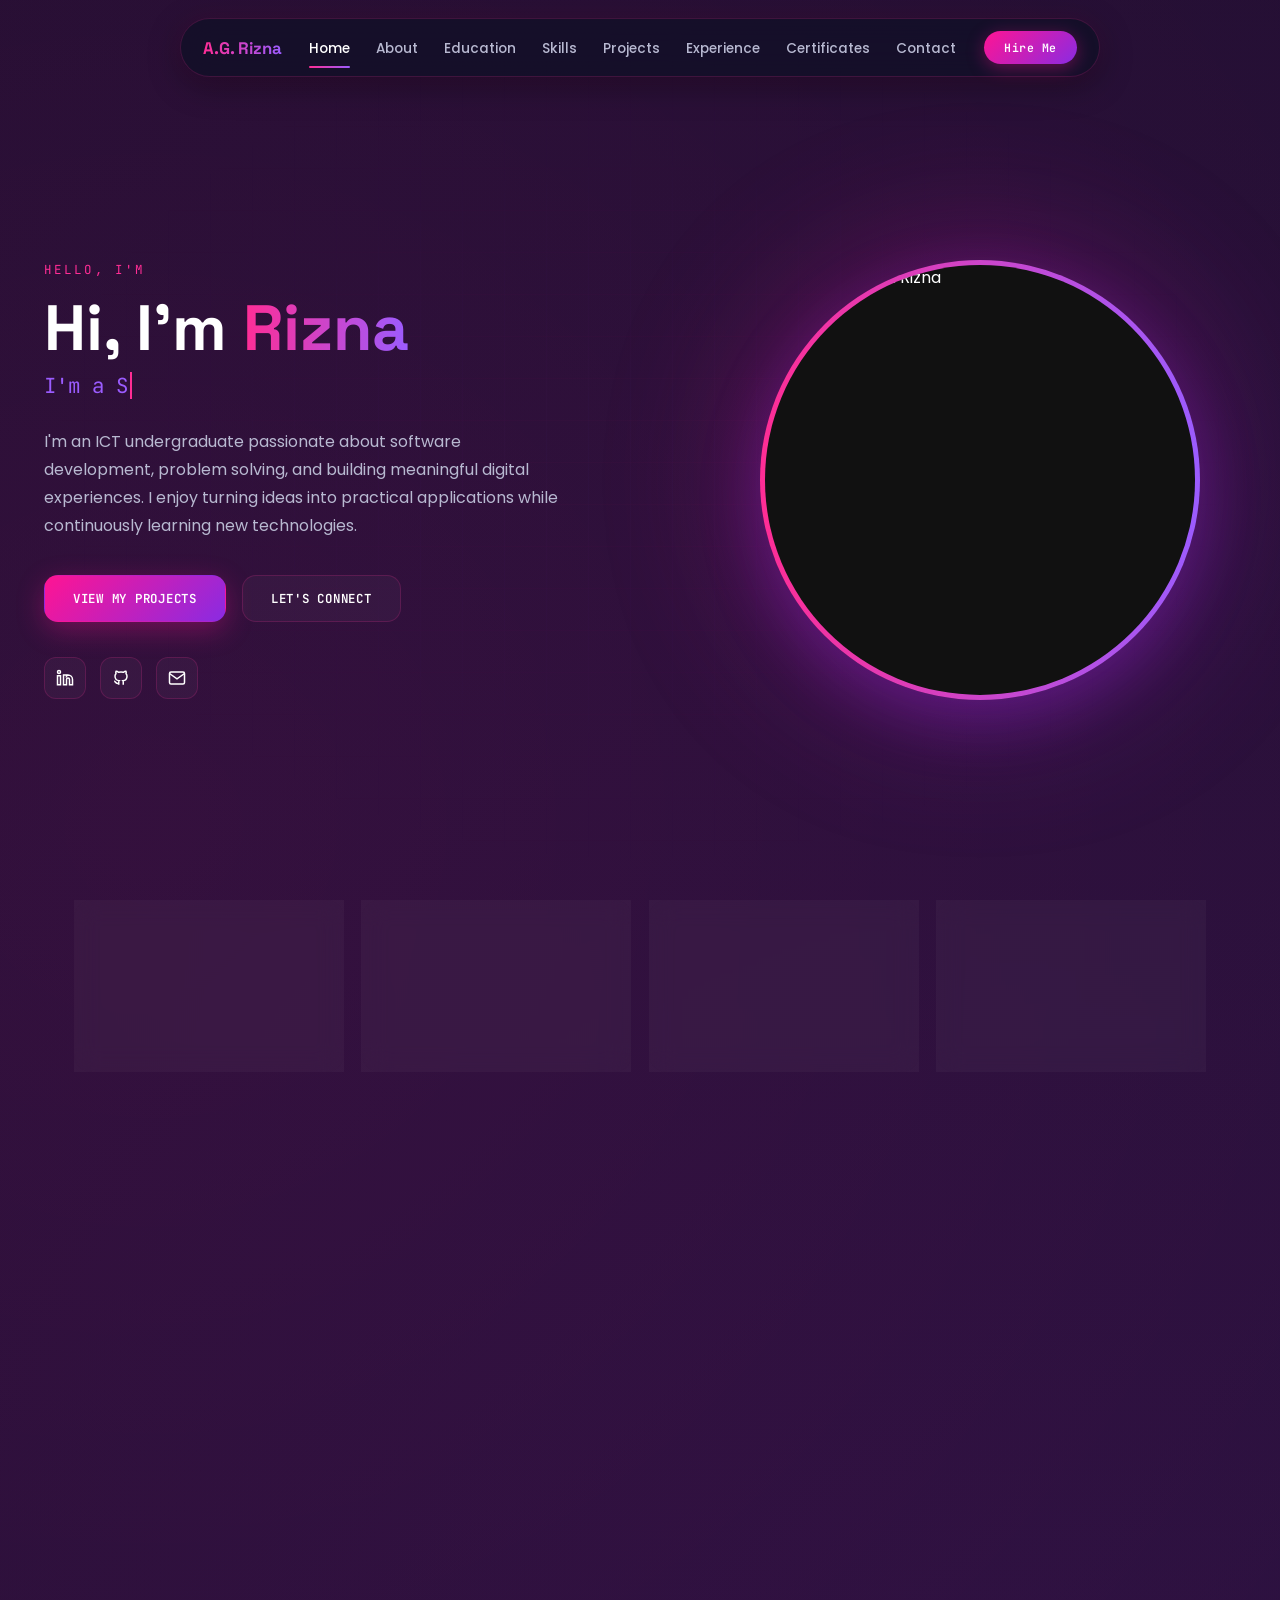
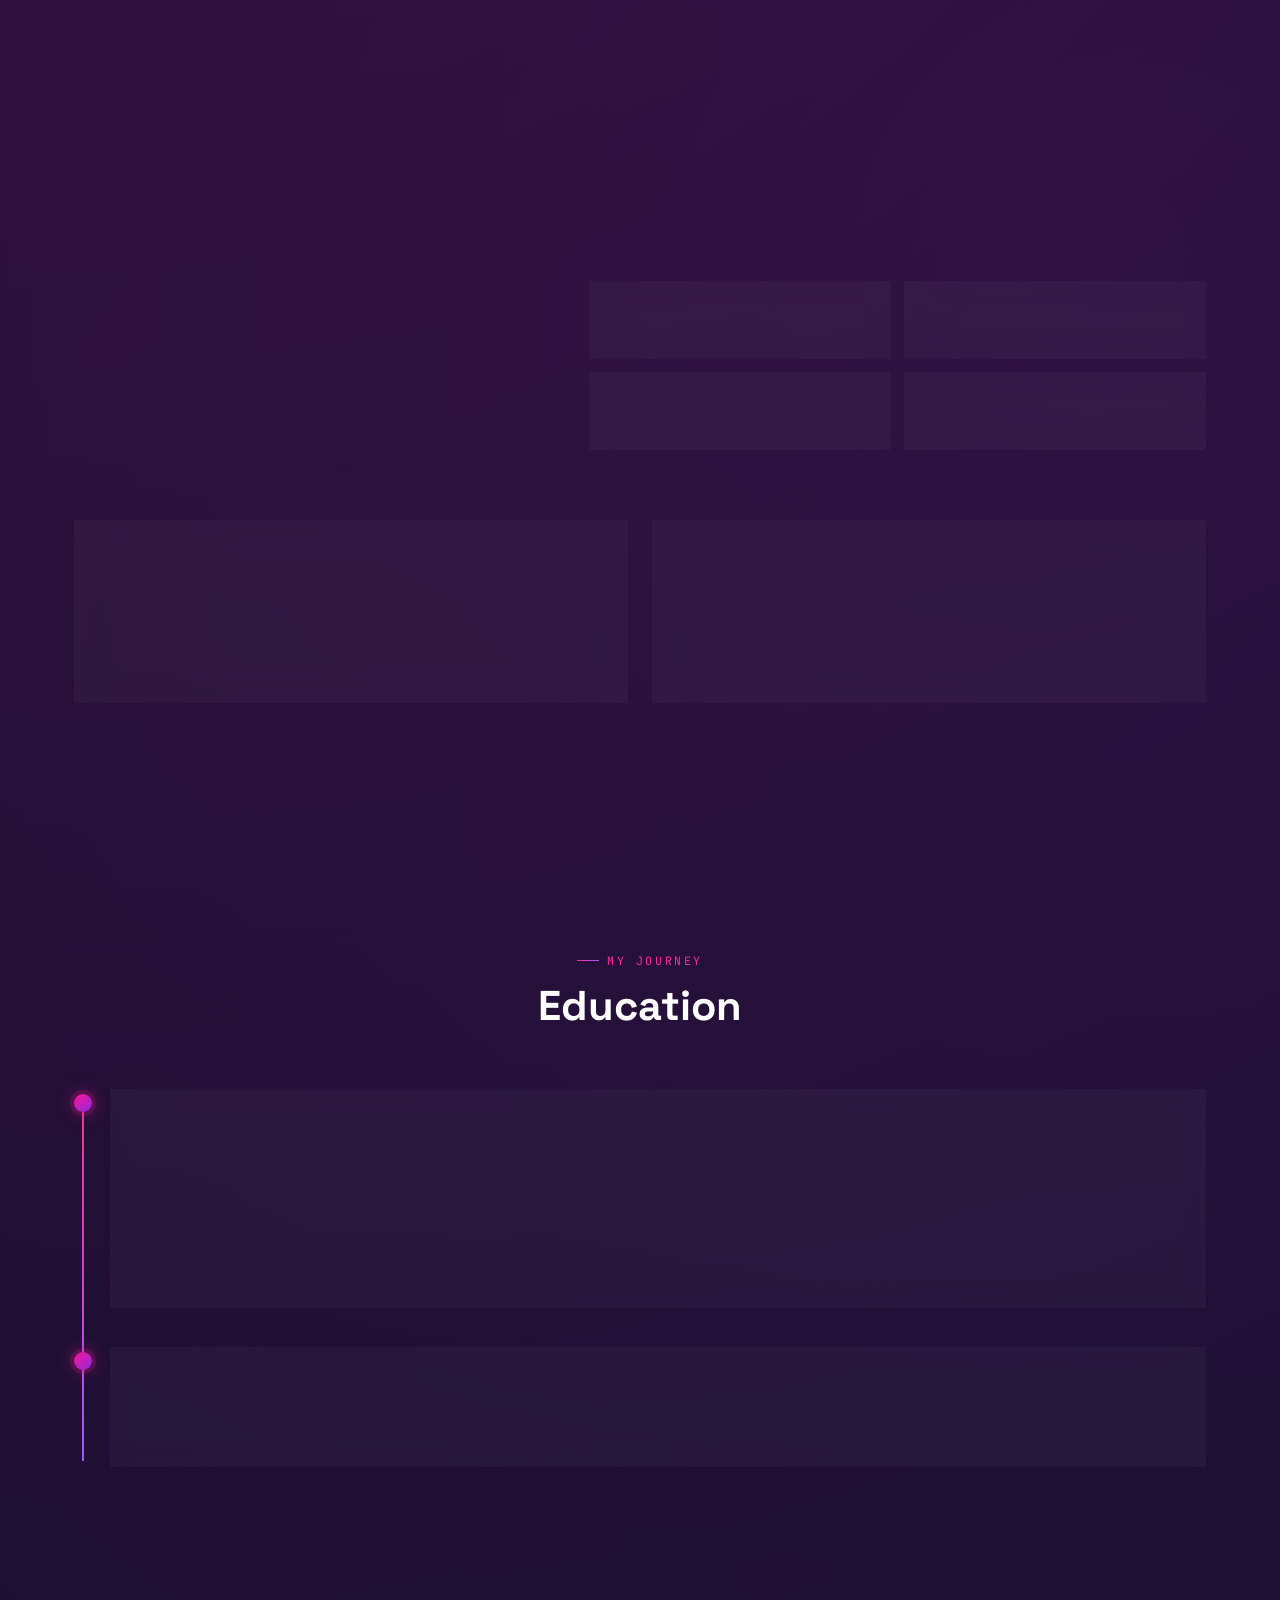
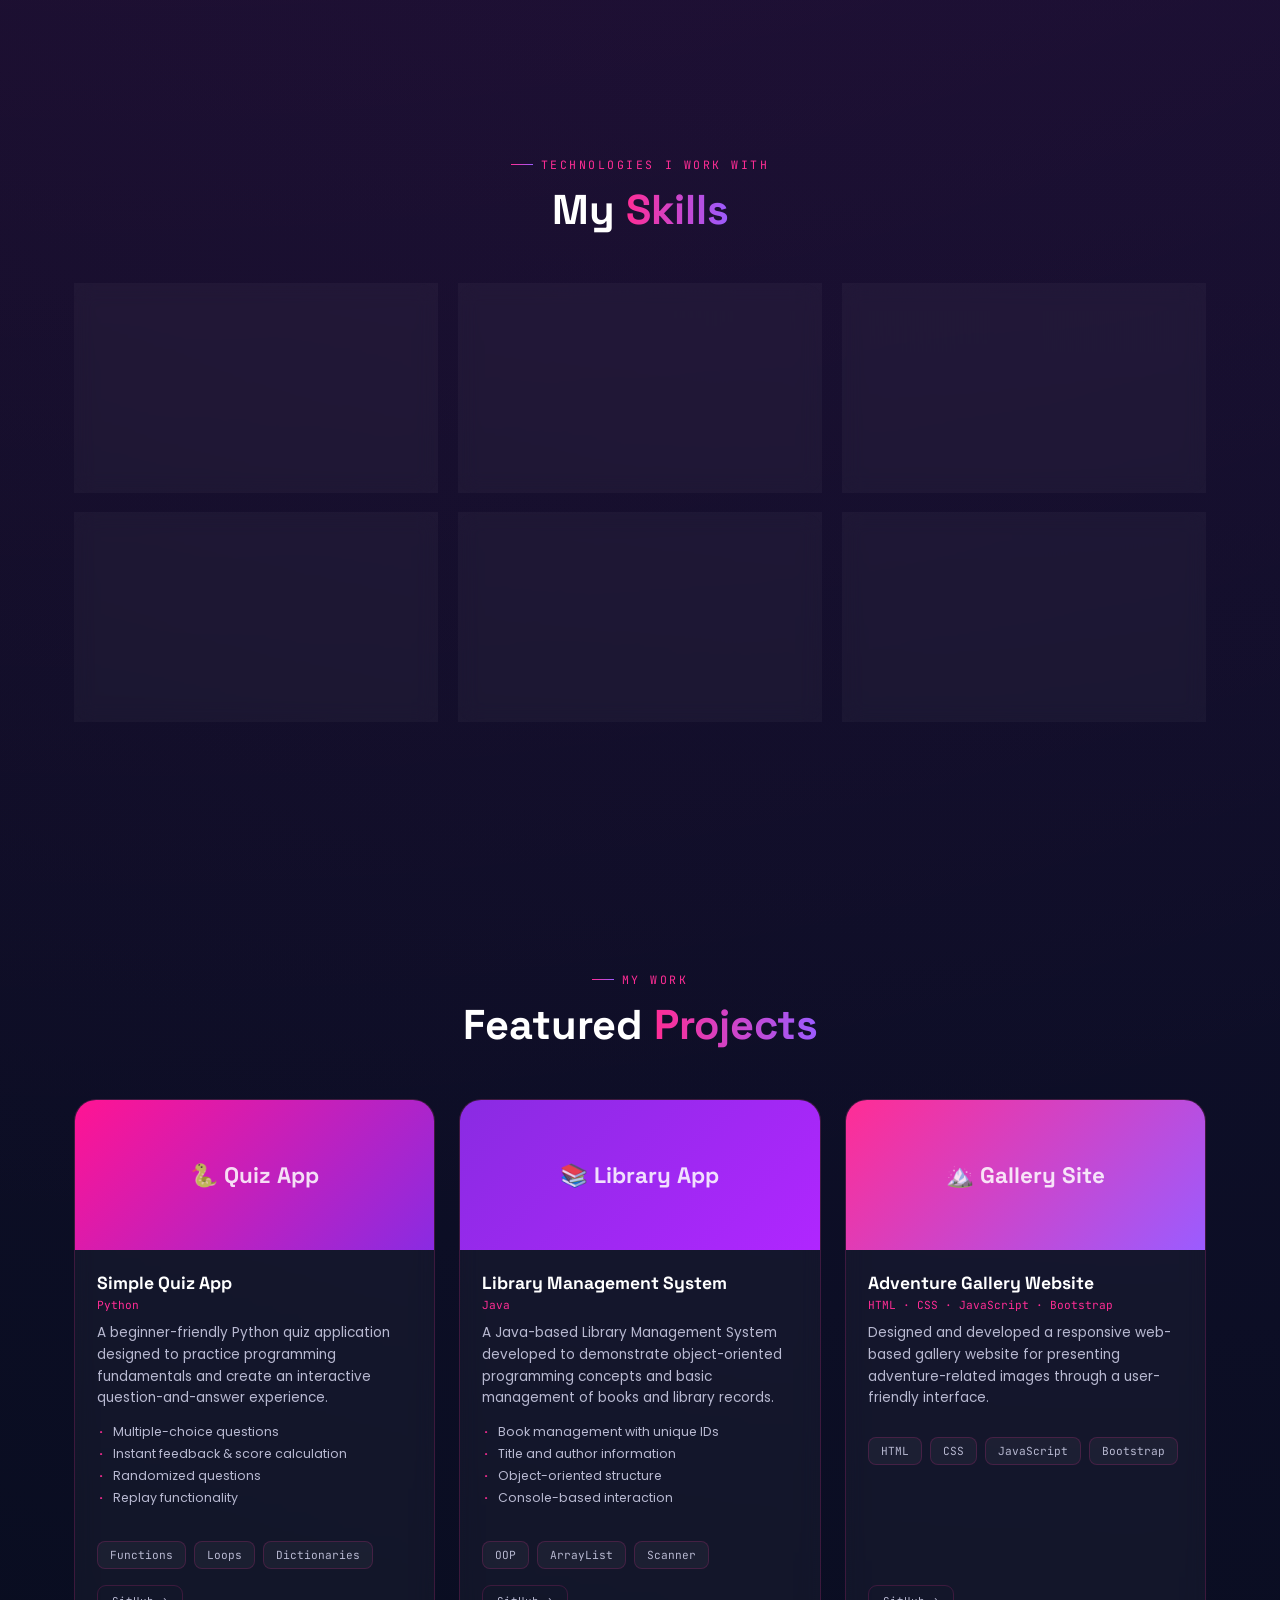
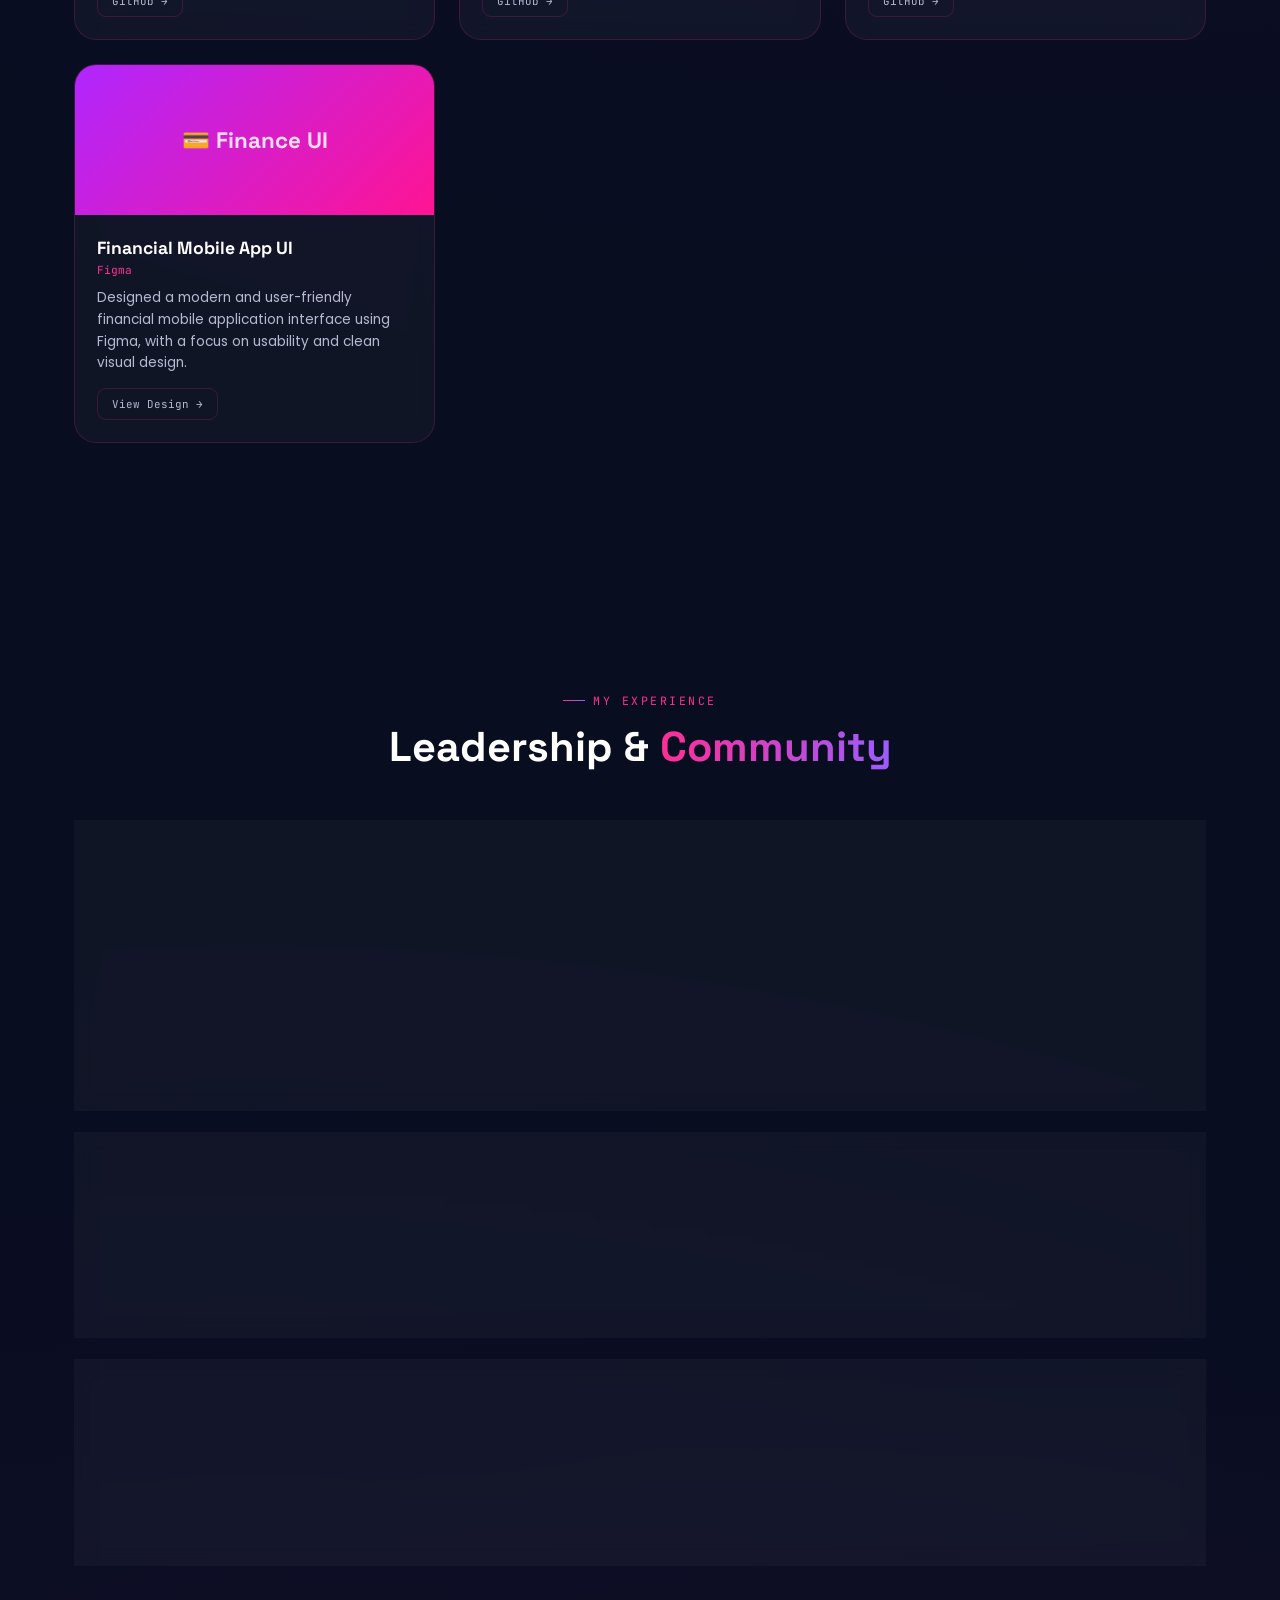
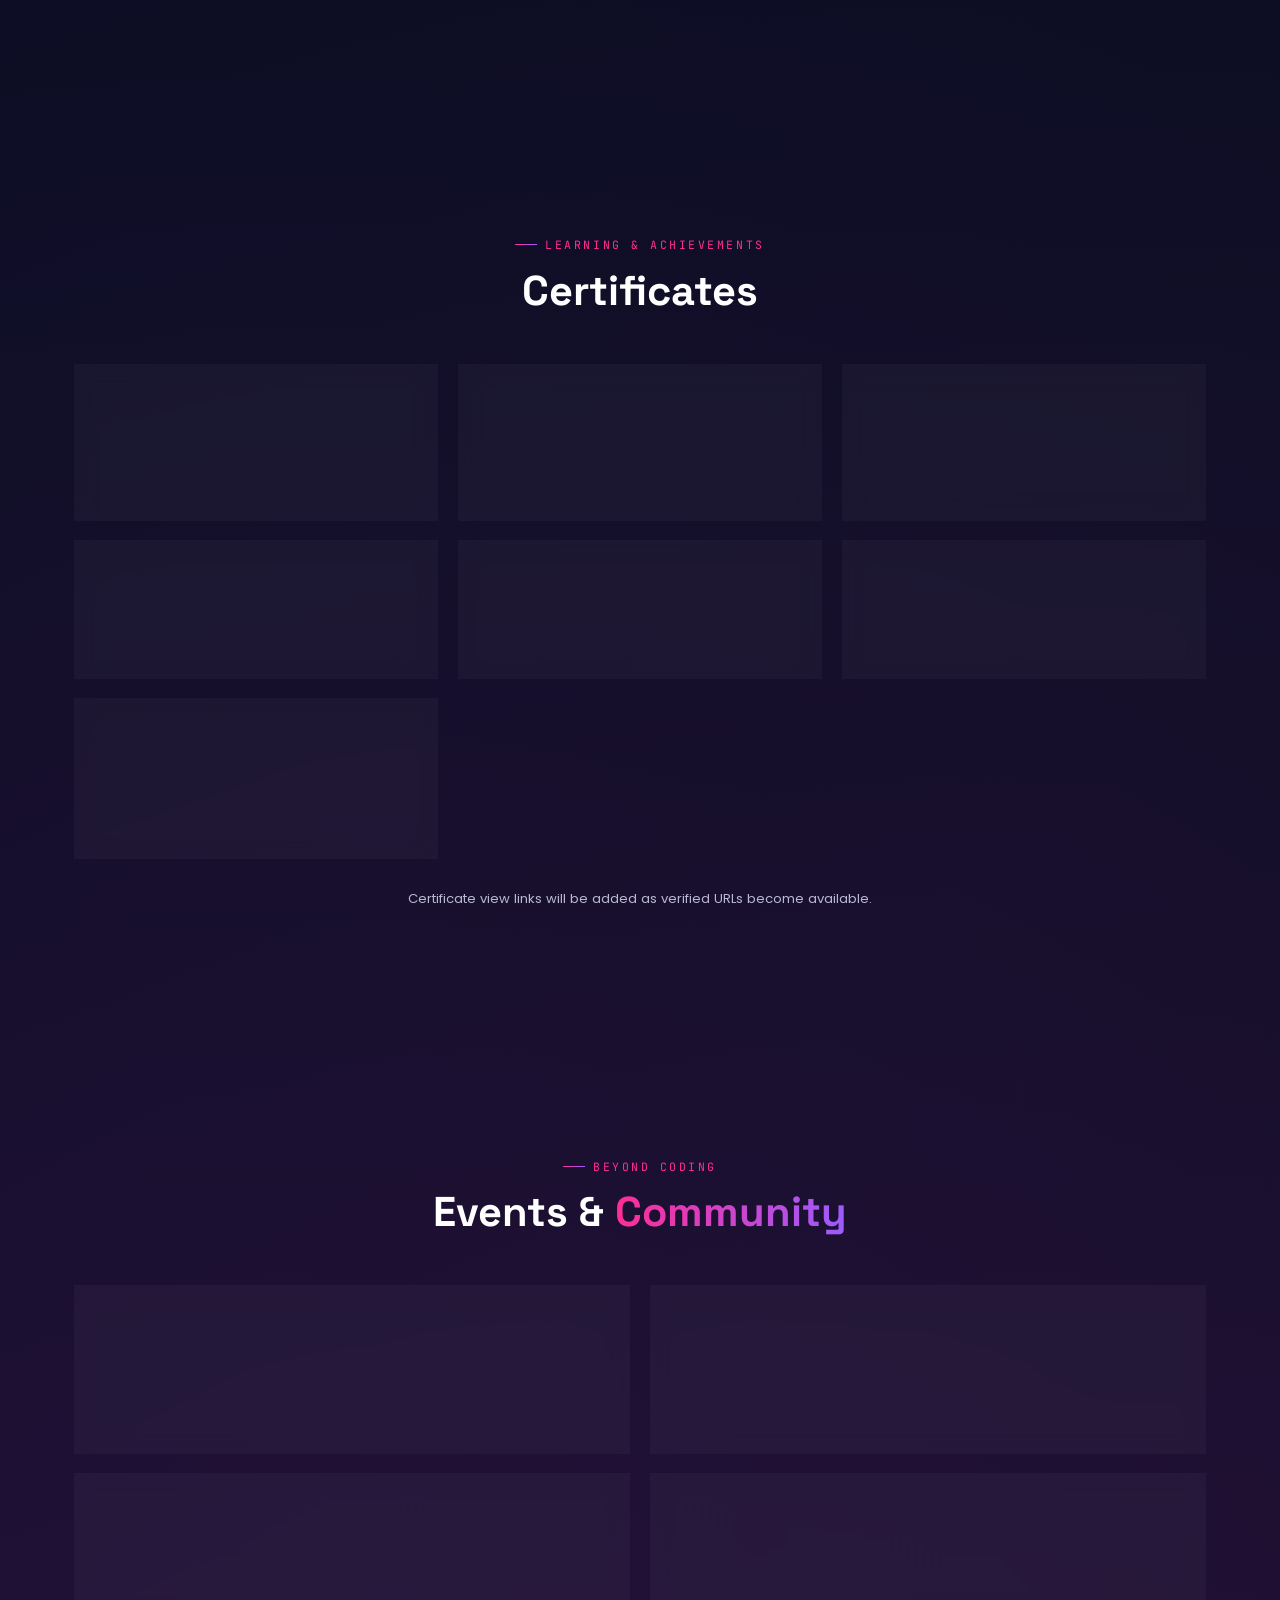
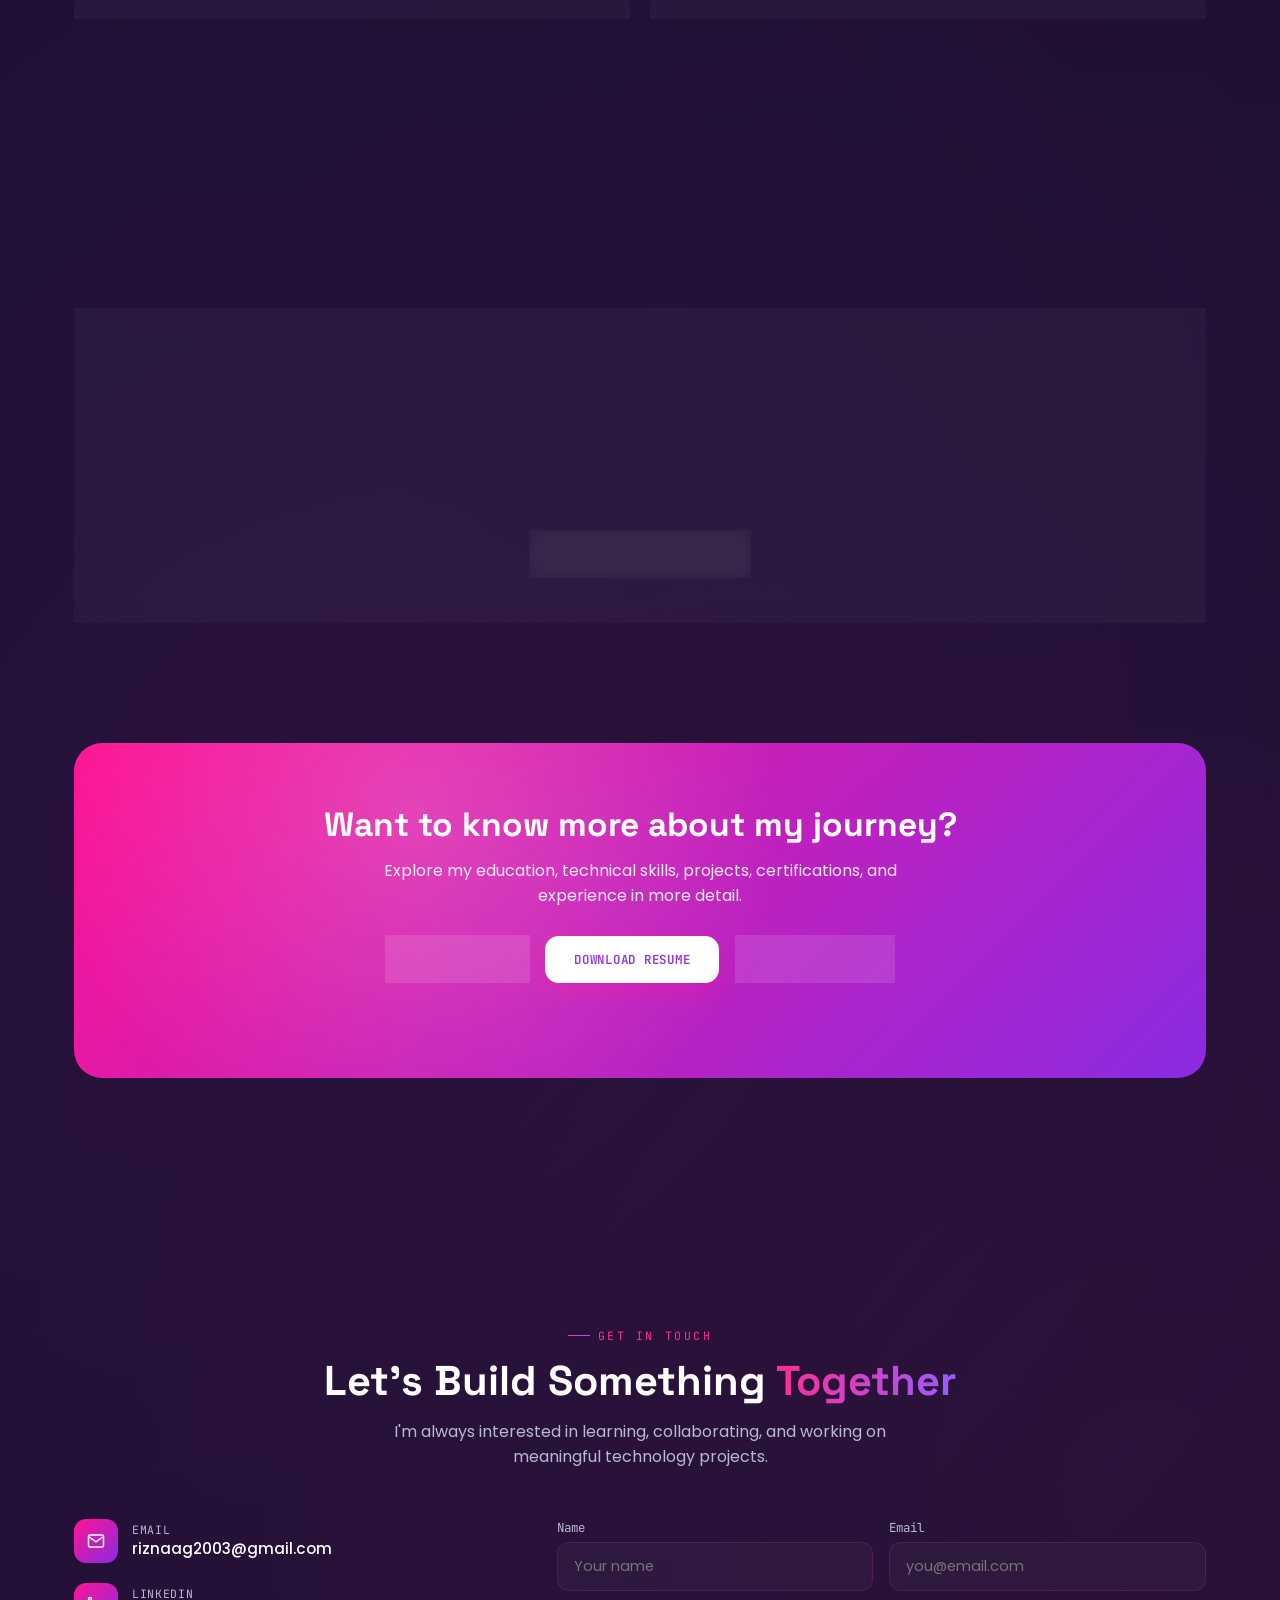
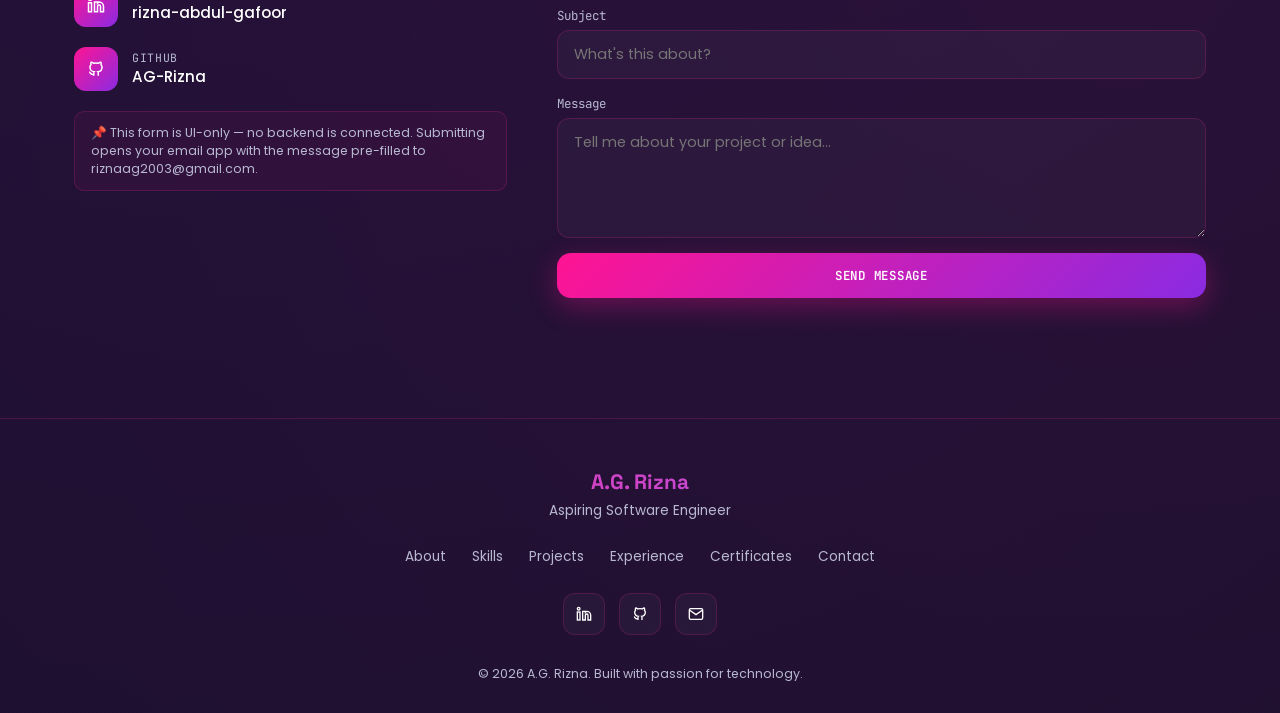
==== portfolio/index.html @ b56a1dab "Add files via upload" ====
<!DOCTYPE html>
<html lang="en">
<head>
<meta charset="UTF-8" />
<meta name="viewport" content="width=device-width, initial-scale=1.0" />
<title>A.G. Rizna | Aspiring Software Engineer</title>
<meta name="description" content="Portfolio of A.G. Rizna, an ICT undergraduate and aspiring software engineer from the University of Vavuniya, showcasing software projects, technical skills, UI/UX designs, certifications, and technology community experience." />
<meta property="og:title" content="A.G. Rizna | Aspiring Software Engineer" />
<meta property="og:description" content="ICT undergraduate & aspiring software engineer — projects, skills, UI/UX work and certifications." />
<meta property="og:type" content="website" />
<link rel="preconnect" href="https://fonts.googleapis.com">
<link rel="preconnect" href="https://fonts.gstatic.com" crossorigin>
<link href="https://fonts.googleapis.com/css2?family=Space+Grotesk:wght@400;500;600;700&family=Poppins:wght@300;400;500;600;700;800&family=JetBrains+Mono:wght@400;500;600&display=swap" rel="stylesheet">
<style>
:root{
  --bg:#080D1F;
  --bg-2:#0B1024;
  --pink:#FF1493;
  --pink-2:#FF2D95;
  --purple:#8A2BE2;
  --purple-2:#9B5CFF;
  --purple-3:#B026FF;
  --text:#FFFFFF;
  --text-soft:#B8B9D1;
  --card:rgba(255,255,255,0.035);
  --card-border:rgba(255,45,149,0.18);
  --grad: linear-gradient(135deg,var(--pink) 0%,var(--purple) 100%);
  --grad-2: linear-gradient(90deg,var(--pink-2) 0%,var(--purple-2) 100%);
  --radius:20px;
}
*{margin:0;padding:0;box-sizing:border-box;}
html{scroll-behavior:smooth;}
body{
  background:
    radial-gradient(circle at 12% 8%, rgba(255,20,147,0.14), transparent 38%),
    radial-gradient(circle at 88% 18%, rgba(138,43,226,0.14), transparent 40%),
    radial-gradient(circle at 20% 85%, rgba(176,38,255,0.10), transparent 35%),
    radial-gradient(circle at 90% 92%, rgba(255,45,149,0.10), transparent 35%),
    var(--bg);
  color:var(--text);
  font-family:'Poppins',sans-serif;
  overflow-x:hidden;
  position:relative;
  min-height:100vh;
}
img{max-width:100%;display:block;}
a{color:inherit;text-decoration:none;}
::selection{background:var(--pink);color:#fff;}

.eyebrow{
  font-family:'JetBrains Mono',monospace;
  font-size:.72rem;
  letter-spacing:.22em;
  text-transform:uppercase;
  color:var(--pink-2);
  display:inline-flex;
  align-items:center;
  gap:.5rem;
  margin-bottom:.9rem;
}
.eyebrow::before{
  content:"";
  width:22px;height:1px;
  background:var(--grad-2);
}
.heading-xl{
  font-family:'Space Grotesk',sans-serif;
  font-weight:700;
  font-size:clamp(2.1rem,5vw,3.4rem);
  line-height:1.08;
  letter-spacing:-0.01em;
}
.heading-lg{
  font-family:'Space Grotesk',sans-serif;
  font-weight:700;
  font-size:clamp(1.8rem,4vw,2.6rem);
  line-height:1.15;
}
.gradient-text{
  background:var(--grad-2);
  -webkit-background-clip:text;
  background-clip:text;
  color:transparent;
}
.section{
  max-width:1180px;
  margin:0 auto;
  padding:120px 24px;
  position:relative;
  z-index:2;
}
.center{text-align:center;}
.text-soft{color:var(--text-soft);}

/* ===== background code pattern ===== */
.grid-bg{
  position:fixed; inset:0; z-index:0; opacity:.05; pointer-events:none;
  background-image:
    linear-gradient(rgba(255,45,149,.5) 1px, transparent 1px),
    linear-gradient(90deg, rgba(155,92,255,.5) 1px, transparent 1px);
  background-size:42px 42px;
  mask-image:radial-gradient(ellipse at center, black 0%, transparent 75%);
}

/* ===== sakura petals ===== */
.petals{position:fixed; inset:0; pointer-events:none; z-index:1; overflow:hidden;}
.petal{
  position:absolute; top:-5%;
  width:14px;height:14px;
  background:linear-gradient(135deg,#ffd1e8,var(--pink-2));
  border-radius:0 60% 0 60%;
  opacity:.55;
  animation:fall linear infinite;
  filter:drop-shadow(0 0 6px rgba(255,45,149,.35));
}
@keyframes fall{
  0%{transform:translateY(-10vh) translateX(0) rotate(0deg);}
  100%{transform:translateY(110vh) translateX(40px) rotate(360deg);}
}
@media (prefers-reduced-motion: reduce){
  .petal{animation:none; display:none;}
  *{scroll-behavior:auto !important;}
}

/* ===== navbar ===== */
.navwrap{
  position:fixed; top:18px; left:50%; transform:translateX(-50%);
  z-index:100; width:min(920px,92%);
}
.navbar{
  display:flex; align-items:center; justify-content:space-between;
  padding:12px 22px;
  background:rgba(11,16,36,0.65);
  backdrop-filter:blur(18px);
  -webkit-backdrop-filter:blur(18px);
  border:1px solid var(--card-border);
  border-radius:999px;
  box-shadow:0 8px 32px rgba(0,0,0,.35), 0 0 24px rgba(255,20,147,.08);
}
.logo{
  font-family:'Space Grotesk',sans-serif;
  font-weight:700; font-size:1.05rem;
  background:var(--grad-2); -webkit-background-clip:text; background-clip:text; color:transparent;
}
.nav-links{display:flex; gap:26px; list-style:none;}
.nav-links a{
  font-size:.85rem; font-weight:500; color:var(--text-soft);
  transition:color .25s ease; position:relative; padding:4px 0;
}
.nav-links a:hover, .nav-links a.active{color:#fff;}
.nav-links a.active::after{
  content:""; position:absolute; left:0; right:0; bottom:-6px; height:2px;
  background:var(--grad-2); border-radius:2px;
}
.nav-cta{
  font-family:'JetBrains Mono',monospace; font-size:.72rem; letter-spacing:.05em;
  padding:9px 20px; border-radius:999px; background:var(--grad); color:#fff; font-weight:600;
  box-shadow:0 4px 18px rgba(255,20,147,.35);
  transition:transform .25s ease, box-shadow .25s ease;
}
.nav-cta:hover{transform:translateY(-2px); box-shadow:0 8px 24px rgba(255,20,147,.5);}
.burger{display:none; background:none; border:0; color:#fff; font-size:1.3rem; cursor:pointer;}
.mobile-menu{
  display:none; position:fixed; top:82px; left:50%; transform:translateX(-50%);
  width:min(320px,90%); background:rgba(11,16,36,0.96); border:1px solid var(--card-border);
  border-radius:20px; padding:18px; z-index:99; backdrop-filter:blur(20px);
  flex-direction:column; gap:4px;
}
.mobile-menu.open{display:flex;}
.mobile-menu a{padding:12px 10px; border-radius:10px; font-size:.95rem; color:var(--text-soft);}
.mobile-menu a:hover{background:rgba(255,255,255,.04); color:#fff;}

@media (max-width:860px){
  .nav-links, .nav-cta{display:none;}
  .burger{display:block;}
}

/* ===== buttons ===== */
.btn{
  display:inline-flex; align-items:center; gap:.55rem;
  font-family:'JetBrains Mono',monospace; font-size:.78rem; letter-spacing:.06em; font-weight:600;
  padding:14px 28px; border-radius:14px; cursor:pointer; border:1px solid transparent;
  transition:transform .25s ease, box-shadow .25s ease, background .25s ease;
}
.btn-primary{background:var(--grad); color:#fff; box-shadow:0 8px 28px rgba(255,20,147,.32);}
.btn-primary:hover{transform:translateY(-3px); box-shadow:0 14px 34px rgba(176,38,255,.4);}
.btn-ghost{
  background:rgba(255,255,255,.03); color:#fff; border:1px solid var(--card-border);
  backdrop-filter:blur(10px);
}
.btn-ghost:hover{border-color:var(--pink-2); background:rgba(255,45,149,.06); transform:translateY(-3px);}
.btn-sm{padding:10px 18px; font-size:.7rem;}

/* ===== hero ===== */
.hero{
  min-height:100vh; display:flex; align-items:center; position:relative; z-index:2;
  padding:150px 24px 90px; max-width:1240px; margin:0 auto;
}
.hero-grid{display:grid; grid-template-columns:1.1fr .9fr; gap:56px; align-items:center; width:100%;}
.hero-label{font-family:'JetBrains Mono',monospace; font-size:.78rem; letter-spacing:.25em; color:var(--pink-2); text-transform:uppercase; margin-bottom:1rem; opacity:0; animation:fadeUp .8s ease forwards .1s;}
.hero h1{font-family:'Space Grotesk',sans-serif; font-weight:700; font-size:clamp(2.4rem,5.5vw,4rem); line-height:1.08; margin-bottom:.6rem; opacity:0; animation:fadeUp .8s ease forwards .25s;}
.hero-role{
  font-family:'JetBrains Mono',monospace; font-size:clamp(1rem,2.2vw,1.3rem); color:var(--purple-2);
  margin-bottom:1.4rem; height:1.6em; opacity:0; animation:fadeUp .8s ease forwards .4s;
}
.hero-role .cursor{display:inline-block; width:2px; background:var(--pink-2); margin-left:2px; animation:blink 1s step-end infinite;}
@keyframes blink{50%{opacity:0;}}
.hero p.desc{
  color:var(--text-soft); max-width:520px; line-height:1.75; margin-bottom:2.2rem; font-size:1rem;
  opacity:0; animation:fadeUp .8s ease forwards .55s;
}
.hero-ctas{display:flex; gap:16px; flex-wrap:wrap; margin-bottom:2.2rem; opacity:0; animation:fadeUp .8s ease forwards .7s;}
.hero-social{display:flex; gap:14px; opacity:0; animation:fadeUp .8s ease forwards .85s;}
.social-icon{
  width:42px; height:42px; border-radius:12px; display:flex; align-items:center; justify-content:center;
  background:rgba(255,255,255,.03); border:1px solid var(--card-border); transition:all .25s ease;
}
.social-icon:hover{border-color:var(--pink-2); background:rgba(255,45,149,.08); transform:translateY(-3px);}
@keyframes fadeUp{from{opacity:0; transform:translateY(18px);} to{opacity:1; transform:translateY(0);}}

.hero-portrait{position:relative; display:flex; justify-content:center; opacity:0; animation:fadeUp 1s ease forwards .5s;}
.portrait-glow{
  position:absolute; width:440px; height:440px; border-radius:50%;
  background:var(--grad); filter:blur(80px); opacity:.35; z-index:0;
  animation:floatY 6s ease-in-out infinite;
}
.portrait-frame{
  position:relative; z-index:1; width:min(440px,88vw); aspect-ratio:1/1; border-radius:50%;
  padding:5px; background:var(--grad-2); animation:floatY 6s ease-in-out infinite;
  box-shadow:0 20px 60px rgba(176,38,255,.25);
}
.portrait-frame img{width:100%; height:100%; object-fit:cover; border-radius:50%; background:#111;}
@keyframes floatY{0%,100%{transform:translateY(0);} 50%{transform:translateY(-14px);}}
.sakura-deco{position:absolute; font-size:1.6rem; opacity:.8; animation:floatY 5s ease-in-out infinite;}

/* ===== stats strip ===== */
.stats-strip{
  display:grid; grid-template-columns:repeat(4,1fr); gap:18px;
  max-width:1180px; margin:0 auto; padding:0 24px 40px; position:relative; z-index:2;
}
.stat-card{
  background:var(--card); border:1px solid var(--card-border); border-radius:18px; padding:26px 20px;
  backdrop-filter:blur(12px); transition:transform .3s ease, border-color .3s ease;
}
.stat-card:hover{transform:translateY(-6px); border-color:var(--pink-2);}
.stat-card .icon{
  width:38px; height:38px; border-radius:10px; background:var(--grad); display:flex; align-items:center; justify-content:center;
  margin-bottom:14px; font-size:1rem;
}
.stat-card h4{font-family:'Space Grotesk',sans-serif; font-size:1.05rem; margin-bottom:4px;}
.stat-card p{font-size:.82rem; color:var(--text-soft);}

/* ===== reveal on scroll ===== */
.reveal{opacity:0; transform:translateY(30px); transition:opacity .7s ease, transform .7s ease;}
.reveal.in{opacity:1; transform:translateY(0);}

/* ===== about ===== */
.about-grid{display:grid; grid-template-columns:.85fr 1.15fr; gap:60px; align-items:center; margin-top:50px;}
.fan-wrap{display:flex; justify-content:center; align-items:center; position:relative; min-height:340px;}
.fan-glow{
  position:absolute; width:260px; height:260px; border-radius:50%;
  background:var(--grad); filter:blur(80px); opacity:.32; z-index:0;
  animation:floatY 6s ease-in-out infinite;
}
.fan-img{
  position:relative; z-index:1; width:min(320px,78vw); height:auto;
  filter:drop-shadow(0 18px 40px rgba(155,92,255,.35));
  animation:floatY 6s ease-in-out infinite;
}
.info-cards{display:grid; grid-template-columns:1fr 1fr; gap:14px; margin-top:34px;}
.info-card{
  background:var(--card); border:1px solid var(--card-border); border-radius:16px; padding:18px;
  backdrop-filter:blur(10px);
}
.info-card h5{font-family:'Space Grotesk',sans-serif; font-size:.92rem; margin-bottom:3px;}
.info-card p{font-size:.78rem; color:var(--text-soft);}

.philosophy-grid{display:grid; grid-template-columns:1fr 1fr; gap:24px; margin-top:70px;}
.glass-card{
  position:relative; background:var(--card); border-radius:22px; padding:32px;
  backdrop-filter:blur(14px); overflow:hidden;
}
.glass-card::before{
  content:""; position:absolute; inset:0; border-radius:22px; padding:1px;
  background:var(--grad-2); -webkit-mask:linear-gradient(#fff 0 0) content-box, linear-gradient(#fff 0 0);
  -webkit-mask-composite:xor; mask-composite:exclude; opacity:.55;
}
.glass-card .eyebrow{margin-bottom:.7rem;}
.glass-card p.quote{font-family:'Space Grotesk',sans-serif; font-size:1.15rem; line-height:1.5; font-style:italic;}

/* ===== education timeline ===== */
.timeline{position:relative; margin-top:60px; padding-left:36px;}
.timeline::before{
  content:""; position:absolute; left:8px; top:6px; bottom:6px; width:2px;
  background:linear-gradient(var(--pink-2),var(--purple-2));
}
.tl-item{position:relative; margin-bottom:40px;}
.tl-dot{
  position:absolute; left:-36px; top:4px; width:18px; height:18px; border-radius:50%;
  background:var(--grad); box-shadow:0 0 0 4px rgba(255,20,147,.15), 0 0 18px rgba(255,20,147,.5);
}
.tl-card{background:var(--card); border:1px solid var(--card-border); border-radius:18px; padding:26px; backdrop-filter:blur(10px);}
.tl-card h4{font-family:'Space Grotesk',sans-serif; font-size:1.2rem; margin-bottom:6px;}
.tl-card .org{color:var(--pink-2); font-size:.85rem; margin-bottom:14px;}
.tag-row{display:flex; flex-wrap:wrap; gap:8px; margin-top:14px;}
.tag{
  font-family:'JetBrains Mono',monospace; font-size:.7rem; padding:6px 12px; border-radius:8px;
  background:rgba(255,255,255,.04); border:1px solid var(--card-border); color:var(--text-soft);
}

/* ===== skills ===== */
.skills-grid{display:grid; grid-template-columns:repeat(3,1fr); gap:20px; margin-top:50px;}
.skill-card{
  background:var(--card); border:1px solid var(--card-border); border-radius:18px; padding:24px;
  backdrop-filter:blur(10px); transition:transform .3s ease, border-color .3s ease;
}
.skill-card:hover{transform:translateY(-5px); border-color:var(--purple-2);}
.skill-card h4{
  font-family:'JetBrains Mono',monospace; font-size:.78rem; letter-spacing:.08em; text-transform:uppercase;
  margin-bottom:16px; color:var(--purple-2);
}
.badge-row{display:flex; flex-wrap:wrap; gap:9px;}
.badge{
  font-size:.82rem; padding:7px 14px; border-radius:10px; font-weight:500;
  background:rgba(255,255,255,.04); border:1px solid var(--card-border); transition:all .25s ease;
}
.badge:hover{background:var(--grad); border-color:transparent; box-shadow:0 4px 14px rgba(255,20,147,.3);}

/* ===== projects ===== */
.proj-grid{display:grid; grid-template-columns:repeat(3,1fr); gap:24px; margin-top:50px;}
.proj-card{
  background:var(--card); border:1px solid var(--card-border); border-radius:22px; overflow:hidden;
  backdrop-filter:blur(10px); transition:transform .35s ease, box-shadow .35s ease, border-color .35s ease;
  display:flex; flex-direction:column;
}
.proj-card:hover{transform:translateY(-8px); box-shadow:0 20px 45px rgba(176,38,255,.25); border-color:var(--pink-2);}
.proj-thumb{
  height:150px; position:relative; display:flex; align-items:center; justify-content:center;
  font-family:'Space Grotesk',sans-serif; font-weight:700; font-size:1.4rem; color:rgba(255,255,255,.85);
  overflow:hidden;
}
.proj-thumb::before{content:""; position:absolute; inset:0; opacity:.9;}
.proj-thumb span{position:relative; z-index:1;}
.proj-body{padding:22px; display:flex; flex-direction:column; flex:1;}
.proj-body h4{font-family:'Space Grotesk',sans-serif; font-size:1.1rem; margin-bottom:4px;}
.proj-tool{font-family:'JetBrains Mono',monospace; font-size:.7rem; color:var(--pink-2); margin-bottom:10px;}
.proj-body p.desc{font-size:.85rem; color:var(--text-soft); line-height:1.6; margin-bottom:14px;}
.proj-feat{font-size:.78rem; color:var(--text-soft); margin-bottom:16px; padding-left:0; list-style:none;}
.proj-feat li{padding-left:16px; position:relative; margin-bottom:4px;}
.proj-feat li::before{content:"·"; position:absolute; left:2px; color:var(--pink-2); font-weight:700;}
.proj-links{display:flex; gap:10px; margin-top:auto;}
.proj-links a{
  font-family:'JetBrains Mono',monospace; font-size:.68rem; padding:8px 14px; border-radius:9px;
  border:1px solid var(--card-border); color:var(--text-soft); transition:all .25s ease;
}
.proj-links a:hover{border-color:var(--pink-2); color:#fff; background:rgba(255,45,149,.08);}

/* ===== experience ===== */
.exp-card{background:var(--card); border:1px solid var(--card-border); border-radius:20px; padding:30px; backdrop-filter:blur(10px); margin-bottom:22px;}
.exp-head{display:flex; justify-content:space-between; align-items:flex-start; flex-wrap:wrap; gap:10px; margin-bottom:14px;}
.exp-head h4{font-family:'Space Grotesk',sans-serif; font-size:1.2rem;}
.exp-head .org{color:var(--pink-2); font-size:.85rem;}
.exp-role{
  font-family:'JetBrains Mono',monospace; font-size:.72rem; padding:6px 14px; border-radius:999px;
  background:var(--grad); color:#fff; white-space:nowrap;
}
.exp-list{color:var(--text-soft); font-size:.88rem; line-height:2; padding-left:20px;}

/* ===== certificates ===== */
.cert-grid{display:grid; grid-template-columns:repeat(3,1fr); gap:20px; margin-top:50px;}
.cert-card{background:var(--card); border:1px solid var(--card-border); border-radius:18px; padding:24px; backdrop-filter:blur(10px); transition:transform .3s ease, border-color .3s ease;}
.cert-card:hover{transform:translateY(-5px); border-color:var(--purple-2);}
.cert-card h4{font-family:'Space Grotesk',sans-serif; font-size:1.02rem; margin-bottom:6px; line-height:1.35;}
.cert-card .org{font-size:.8rem; color:var(--pink-2); margin-bottom:4px;}
.cert-card .year{font-size:.75rem; color:var(--text-soft); margin-bottom:14px;}

/* ===== events ===== */
.event-grid{display:grid; grid-template-columns:repeat(2,1fr); gap:20px; margin-top:50px;}
.event-card{background:var(--card); border:1px solid var(--card-border); border-radius:18px; padding:24px; backdrop-filter:blur(10px);}
.event-card h4{font-family:'Space Grotesk',sans-serif; font-size:1.05rem; margin-bottom:6px;}
.event-meta{font-family:'JetBrains Mono',monospace; font-size:.7rem; color:var(--purple-2); margin-bottom:10px;}
.event-card p{font-size:.85rem; color:var(--text-soft); line-height:1.6;}

/* ===== github ===== */
.github-box{
  margin-top:50px; background:var(--card); border:1px solid var(--card-border); border-radius:24px; padding:44px;
  text-align:center; backdrop-filter:blur(10px);
}

/* ===== resume cta ===== */
.resume-box{
  margin-top:0; background:var(--grad); border-radius:28px; padding:60px 40px; text-align:center; position:relative; overflow:hidden;
}
.resume-box::after{content:""; position:absolute; inset:0; background:radial-gradient(circle at 30% 20%, rgba(255,255,255,.18), transparent 45%);}
.resume-box h3{font-family:'Space Grotesk',sans-serif; font-size:clamp(1.5rem,3vw,2.1rem); margin-bottom:12px; position:relative;}
.resume-box p{max-width:520px; margin:0 auto 28px; color:rgba(255,255,255,.9); position:relative;}
.resume-box .hero-ctas{justify-content:center; position:relative;}
.resume-box .btn-ghost{background:rgba(255,255,255,.12); border-color:rgba(255,255,255,.4);}
.resume-box .btn-primary{background:#fff; color:var(--purple);}

/* ===== contact ===== */
.contact-grid{display:grid; grid-template-columns:.8fr 1.2fr; gap:50px; margin-top:50px; align-items:start;}
.contact-item{display:flex; align-items:center; gap:14px; margin-bottom:20px; transition:transform .25s ease;}
.contact-item:hover{transform:translateX(4px);}
.contact-item .ic{
  width:44px; height:44px; border-radius:12px; background:var(--grad); display:flex; align-items:center; justify-content:center; flex-shrink:0;
}
.contact-item .lbl{font-size:.72rem; color:var(--text-soft); text-transform:uppercase; letter-spacing:.06em; font-family:'JetBrains Mono',monospace;}
.contact-item .val{font-size:.95rem; font-weight:500;}
.form-note{
  font-size:.78rem; color:var(--text-soft); margin-top:10px; padding:12px 16px; border-radius:10px;
  background:rgba(255,45,149,.06); border:1px solid var(--card-border);
}
.form-grid{display:grid; grid-template-columns:1fr 1fr; gap:16px;}
.form-grid .full{grid-column:1/-1;}
.field label{font-size:.78rem; color:var(--text-soft); margin-bottom:6px; display:block; font-family:'JetBrains Mono',monospace;}
.field input, .field textarea{
  width:100%; padding:13px 16px; border-radius:12px; background:rgba(255,255,255,.03);
  border:1px solid var(--card-border); color:#fff; font-family:'Poppins',sans-serif; font-size:.9rem;
  transition:border-color .25s ease;
}
.field input:focus, .field textarea:focus{outline:none; border-color:var(--pink-2);}
.field textarea{resize:vertical; min-height:120px;}
.contact-form .btn-primary{margin-top:8px; border:none; width:100%; justify-content:center;}

/* ===== footer ===== */
footer{position:relative; z-index:2; border-top:1px solid var(--card-border); padding:50px 24px 30px; text-align:center;}
footer .logo{font-size:1.3rem; margin-bottom:6px;}
footer .role{color:var(--text-soft); font-size:.85rem; margin-bottom:26px;}
.footer-links{display:flex; justify-content:center; gap:26px; flex-wrap:wrap; margin-bottom:26px;}
.footer-links a{color:var(--text-soft); font-size:.85rem; transition:color .25s ease;}
.footer-links a:hover{color:var(--pink-2);}
.footer-social{display:flex; justify-content:center; gap:14px; margin-bottom:30px;}
.copyright{font-size:.78rem; color:var(--text-soft);}

/* ===== responsive ===== */
@media (max-width:960px){
  .hero-grid{grid-template-columns:1fr; text-align:center;}
  .hero p.desc{margin-left:auto; margin-right:auto;}
  .hero-ctas, .hero-social{justify-content:center;}
  .hero-portrait{order:-1;}
  .stats-strip{grid-template-columns:1fr 1fr;}
  .about-grid{grid-template-columns:1fr; text-align:center;}
  .info-cards{max-width:460px; margin-left:auto; margin-right:auto;}
  .philosophy-grid{grid-template-columns:1fr;}
  .skills-grid{grid-template-columns:1fr 1fr;}
  .proj-grid{grid-template-columns:1fr 1fr;}
  .cert-grid{grid-template-columns:1fr 1fr;}
  .event-grid{grid-template-columns:1fr;}
  .contact-grid{grid-template-columns:1fr;}
}
@media (max-width:600px){
  .section{padding:90px 18px;}
  .stats-strip{grid-template-columns:1fr 1fr; padding:0 18px 30px;}
  .skills-grid{grid-template-columns:1fr;}
  .proj-grid{grid-template-columns:1fr;}
  .cert-grid{grid-template-columns:1fr;}
  .form-grid{grid-template-columns:1fr;}
  .exp-head{flex-direction:column;}
}
</style>
</head>
<body>

<div class="grid-bg"></div>
<div class="petals" id="petals"></div>

<!-- NAVBAR -->
<div class="navwrap">
  <nav class="navbar">
    <div class="logo">A.G. Rizna</div>
    <ul class="nav-links">
      <li><a href="#home" class="nav-link active">Home</a></li>
      <li><a href="#about" class="nav-link">About</a></li>
      <li><a href="#education" class="nav-link">Education</a></li>
      <li><a href="#skills" class="nav-link">Skills</a></li>
      <li><a href="#projects" class="nav-link">Projects</a></li>
      <li><a href="#experience" class="nav-link">Experience</a></li>
      <li><a href="#certificates" class="nav-link">Certificates</a></li>
      <li><a href="#contact" class="nav-link">Contact</a></li>
    </ul>
    <a href="#contact" class="nav-cta">Hire Me</a>
    <button class="burger" id="burger" aria-label="Toggle menu">☰</button>
  </nav>
</div>
<div class="mobile-menu" id="mobileMenu">
  <a href="#home">Home</a>
  <a href="#about">About</a>
  <a href="#education">Education</a>
  <a href="#skills">Skills</a>
  <a href="#projects">Projects</a>
  <a href="#experience">Experience</a>
  <a href="#certificates">Certificates</a>
  <a href="#contact">Contact</a>
</div>

<!-- HERO -->
<section id="home" class="hero">
  <div class="hero-grid">
    <div>
      <div class="hero-label"> Hello, I'm</div>
      <h1>Hi, I'm <span class="gradient-text">Rizna</span></h1>
      <div class="hero-role">I'm a <span id="typedRole"></span><span class="cursor">&nbsp;</span></div>
      <p class="desc">I'm an ICT undergraduate passionate about software development, problem solving, and building meaningful digital experiences. I enjoy turning ideas into practical applications while continuously learning new technologies.</p>
      <div class="hero-ctas">
        <a href="#projects" class="btn btn-primary">VIEW MY PROJECTS</a>
        <a href="#contact" class="btn btn-ghost">LET'S CONNECT</a>
      </div>
      <div class="hero-social">
        <a class="social-icon" href="https://www.linkedin.com/in/rizna-abdul-gafoor" target="_blank" rel="noopener" title="LinkedIn" aria-label="LinkedIn">
          <svg width="18" height="18" viewBox="0 0 24 24" fill="none" stroke="currentColor" stroke-width="2"><path d="M16 8a6 6 0 0 1 6 6v7h-4v-7a2 2 0 0 0-4 0v7h-4V8h4v1.5A6 6 0 0 1 16 8Z"/><rect x="2" y="9" width="4" height="12"/><circle cx="4" cy="4" r="2"/></svg>
        </a>
        <a class="social-icon" href="https://github.com/AG-Rizna" target="_blank" rel="noopener" title="GitHub" aria-label="GitHub">
          <svg width="18" height="18" viewBox="0 0 24 24" fill="none" stroke="currentColor" stroke-width="2"><path d="M9 19c-4.3 1.4-4.3-2.5-6-3m12 5v-3.5c0-1 .1-1.4-.5-2 2.8-.3 5.5-1.4 5.5-6a4.6 4.6 0 0 0-1.3-3.2 4.2 4.2 0 0 0-.1-3.2s-1.1-.3-3.5 1.3a12.3 12.3 0 0 0-6.2 0C6.5 2.8 5.4 3.1 5.4 3.1a4.2 4.2 0 0 0-.1 3.2A4.6 4.6 0 0 0 4 9.5c0 4.6 2.7 5.7 5.5 6-.6.6-.6 1.2-.5 2V21"/></svg>
        </a>
        <a class="social-icon" href="mailto:riznaag2003@gmail.com" title="Email" aria-label="Email">
          <svg width="18" height="18" viewBox="0 0 24 24" fill="none" stroke="currentColor" stroke-width="2"><rect x="2" y="4" width="20" height="16" rx="2"/><path d="m22 6-10 7L2 6"/></svg>
        </a>
      </div>
    </div>
    <div class="hero-portrait">
      <div class="portrait-glow"></div>
      <div class="sakura-deco" style="top:-10px; left:-6px;"></div>
      <div class="sakura-deco" style="bottom:6px; right:-10px; animation-delay:1.5s;"></div>
      <div class="portrait-frame">
        <img src="C:\Users\2022icts120\Downloads\files (1)\Picsart_26-08-11_18-18-06-438.png" alt="Portrait of A.G. Rizna" />
      </div>
    </div>
  </div>
</section>

<!-- STATS -->
<div class="stats-strip reveal">
  <div class="stat-card">
    <div class="icon">🎓</div>
    <h4>ICT Undergraduate</h4>
    <p>University of Vavuniya</p>
  </div>
  <div class="stat-card">
    <div class="icon">💻</div>
    <h4>Multiple Projects</h4>
    <p>Software · Web · UI/UX</p>
  </div>
  <div class="stat-card">
    <div class="icon">🤝</div>
    <h4>Technology Community</h4>
    <p>Leadership · Events · Collaboration</p>
  </div>
  <div class="stat-card">
    <div class="icon">📚</div>
    <h4>Continuous Learner</h4>
    <p>Courses · Workshops · Certifications</p>
  </div>
</div>

<!-- ABOUT -->
<section id="about" class="section">
  <div class="center reveal">
    <div class="eyebrow" style="justify-content:center;">Get to know me</div>
    <h2 class="heading-lg">About <span class="gradient-text">Me</span></h2>
  </div>

  <div class="about-grid">
    <div class="fan-wrap reveal">
      <div class="fan-glow"></div>
      <img src="C:\Users\2022icts120\Downloads\files (1)\sakura-fan.png" alt="Decorative Japanese folding fan illustration" class="fan-img" />
    </div>

    <div class="reveal">
      <p class="text-soft" style="line-height:1.85; margin-bottom:16px;">I am an Information and Communication Technology undergraduate at the University of Vavuniya with a strong interest in software engineering and technology.</p>
      <p class="text-soft" style="line-height:1.85; margin-bottom:16px;">I enjoy learning programming concepts, developing practical applications, designing user interfaces, and exploring modern technologies.</p>
      <p class="text-soft" style="line-height:1.85; margin-bottom:16px;">My journey includes hands-on experience with programming languages such as Python, Java, C, C++, and C#, along with web technologies, databases, UI/UX design, GitHub, and Docker.</p>
      <p class="text-soft" style="line-height:1.85; margin-bottom:16px;">Beyond technical development, I actively participate in university technology communities and events, where I have developed skills in leadership, communication, teamwork, event coordination, and collaboration.</p>
      <p class="text-soft" style="line-height:1.85;">My goal is to continuously improve my technical and professional skills and eventually contribute to building reliable, useful, and innovative software solutions.</p>

      <div class="info-cards">
        <div class="info-card"><h5>ICT Undergraduate</h5><p>University of Vavuniya</p></div>
        <div class="info-card"><h5>Multiple Projects</h5><p>Software · Web · UI/UX</p></div>
        <div class="info-card"><h5>Tech Community</h5><p>Leadership · Events</p></div>
        <div class="info-card"><h5>Continuous Learner</h5><p>Courses · Workshops</p></div>
      </div>
    </div>
  </div>

  <div class="philosophy-grid">
    <div class="glass-card reveal">
      <div class="eyebrow">My Philosophy</div>
      <p class="quote">"Keep learning, keep building, and turn ideas into meaningful digital solutions."</p>
    </div>
    <div class="glass-card reveal">
      <div class="eyebrow">My Mission</div>
      <p class="quote">"To continuously improve my technical skills and build reliable, user-friendly software that creates real-world value."</p>
    </div>
  </div>
</section>

<!-- EDUCATION -->
<section id="education" class="section">
  <div class="center reveal">
    <div class="eyebrow" style="justify-content:center;">My journey</div>
    <h2 class="heading-lg">Education</h2>
  </div>
  <div class="timeline">
    <div class="tl-item reveal">
      <div class="tl-dot"></div>
      <div class="tl-card">
        <h4>Bachelor of Information and Communication Technology (Honours)</h4>
        <div class="org">University of Vavuniya · Faculty of Technological Studies · Sri Lanka · Nov 2024 – Present</div>
        <p class="text-soft" style="font-size:.88rem;">Relevant coursework and areas of study:</p>
        <div class="tag-row">
          <span class="tag">Programming</span>
          <span class="tag">Object-Oriented Programming</span>
          <span class="tag">Data Structures</span>
          <span class="tag">Database Management Systems</span>
          <span class="tag">Operating Systems</span>
          <span class="tag">Web Development</span>
          <span class="tag">Human-Computer Interaction</span>
          <span class="tag">Software Development</span>
        </div>
      </div>
    </div>

    <div class="tl-item reveal">
      <div class="tl-dot"></div>
      <div class="tl-card">
        <h4>G.C.E. Advanced Level — Bio Technology</h4>
        <div class="org">PL/Al-Hilal National College · 2020 – 2023</div>
      </div>
    </div>
  </div>
</section>

<!-- SKILLS -->
<section id="skills" class="section">
  <div class="center reveal">
    <div class="eyebrow" style="justify-content:center;">Technologies I work with</div>
    <h2 class="heading-lg">My <span class="gradient-text">Skills</span></h2>
  </div>
  <div class="skills-grid">
    <div class="skill-card reveal">
      <h4>Programming Languages</h4>
      <div class="badge-row">
        <span class="badge">Python</span><span class="badge">Java</span><span class="badge">C</span><span class="badge">C++</span><span class="badge">C#</span>
      </div>
    </div>
    <div class="skill-card reveal">
      <h4>Web Development</h4>
      <div class="badge-row">
        <span class="badge">HTML</span><span class="badge">CSS</span><span class="badge">JavaScript</span><span class="badge">Bootstrap</span>
      </div>
    </div>
    <div class="skill-card reveal">
      <h4>Software Development</h4>
      <div class="badge-row">
        <span class="badge">OOP</span><span class="badge">Data Structures</span><span class="badge">Problem Solving</span><span class="badge">Software Development</span>
      </div>
    </div>
    <div class="skill-card reveal">
      <h4>Database</h4>
      <div class="badge-row">
        <span class="badge">SQL</span><span class="badge">Database Management Systems</span>
      </div>
    </div>
    <div class="skill-card reveal">
      <h4>Tools & Platforms</h4>
      <div class="badge-row">
        <span class="badge">Git</span><span class="badge">GitHub</span><span class="badge">VS Code</span><span class="badge">Docker</span><span class="badge">Docker Hub</span><span class="badge">Figma</span><span class="badge">Canva</span>
      </div>
    </div>
    <div class="skill-card reveal">
      <h4>UI / UX</h4>
      <div class="badge-row">
        <span class="badge">Figma</span><span class="badge">Wireframing</span><span class="badge">Interface Design</span><span class="badge">User Experience Design</span>
      </div>
    </div>
  </div>
</section>

<!-- PROJECTS -->
<section id="projects" class="section">
  <div class="center reveal">
    <div class="eyebrow" style="justify-content:center;">My work</div>
    <h2 class="heading-lg">Featured <span class="gradient-text">Projects</span></h2>
  </div>
  <div class="proj-grid">

    <div class="proj-card reveal">
      <div class="proj-thumb" style="background:linear-gradient(135deg,#FF1493,#8A2BE2);"><span>🐍 Quiz App</span></div>
      <div class="proj-body">
        <h4>Simple Quiz App</h4>
        <div class="proj-tool">Python</div>
        <p class="desc">A beginner-friendly Python quiz application designed to practice programming fundamentals and create an interactive question-and-answer experience.</p>
        <ul class="proj-feat">
          <li>Multiple-choice questions</li>
          <li>Instant feedback & score calculation</li>
          <li>Randomized questions</li>
          <li>Replay functionality</li>
        </ul>
        <div class="tag-row" style="margin-bottom:16px;">
          <span class="tag">Functions</span><span class="tag">Loops</span><span class="tag">Dictionaries</span>
        </div>
        <div class="proj-links">
          <a href="https://github.com/AG-Rizna" target="_blank" rel="noopener">GitHub →</a>
        </div>
      </div>
    </div>

    <div class="proj-card reveal">
      <div class="proj-thumb" style="background:linear-gradient(135deg,#8A2BE2,#B026FF);"><span>📚 Library App</span></div>
      <div class="proj-body">
        <h4>Library Management System</h4>
        <div class="proj-tool">Java</div>
        <p class="desc">A Java-based Library Management System developed to demonstrate object-oriented programming concepts and basic management of books and library records.</p>
        <ul class="proj-feat">
          <li>Book management with unique IDs</li>
          <li>Title and author information</li>
          <li>Object-oriented structure</li>
          <li>Console-based interaction</li>
        </ul>
        <div class="tag-row" style="margin-bottom:16px;">
          <span class="tag">OOP</span><span class="tag">ArrayList</span><span class="tag">Scanner</span>
        </div>
        <div class="proj-links">
          <a href="https://github.com/AG-Rizna" target="_blank" rel="noopener">GitHub →</a>
        </div>
      </div>
    </div>

    <div class="proj-card reveal">
      <div class="proj-thumb" style="background:linear-gradient(135deg,#FF2D95,#9B5CFF);"><span>🏔️ Gallery Site</span></div>
      <div class="proj-body">
        <h4>Adventure Gallery Website</h4>
        <div class="proj-tool">HTML · CSS · JavaScript · Bootstrap</div>
        <p class="desc">Designed and developed a responsive web-based gallery website for presenting adventure-related images through a user-friendly interface.</p>
        <div class="tag-row" style="margin-bottom:16px;">
          <span class="tag">HTML</span><span class="tag">CSS</span><span class="tag">JavaScript</span><span class="tag">Bootstrap</span>
        </div>
        <div class="proj-links">
          <a href="https://github.com/AG-Rizna" target="_blank" rel="noopener">GitHub →</a>
        </div>
      </div>
    </div>

    <div class="proj-card reveal">
      <div class="proj-thumb" style="background:linear-gradient(135deg,#B026FF,#FF1493);"><span>💳 Finance UI</span></div>
      <div class="proj-body">
        <h4>Financial Mobile App UI</h4>
        <div class="proj-tool">Figma</div>
        <p class="desc">Designed a modern and user-friendly financial mobile application interface using Figma, with a focus on usability and clean visual design.</p>
        <div class="proj-links">
          <a href="#" title="Add Figma URL">View Design →</a>
        </div>
      </div>
    </div>

  </div>
</section>

<!-- EXPERIENCE -->
<section id="experience" class="section">
  <div class="center reveal">
    <div class="eyebrow" style="justify-content:center;">My experience</div>
    <h2 class="heading-lg">Leadership & <span class="gradient-text">Community</span></h2>
  </div>

  <div style="margin-top:50px;">
    <div class="exp-card reveal">
      <div class="exp-head">
        <div>
          <h4>Mozilla Campus Club</h4>
          <div class="org">University of Vavuniya</div>
        </div>
        <span class="exp-role">Secretary / EXCOM Member</span>
      </div>
      <ul class="exp-list">
        <li>Supporting technology-focused events</li>
        <li>Event planning and coordination</li>
        <li>Team collaboration and participant communication</li>
        <li>Preparing official documents and event materials</li>
        <li>Supporting workshops and university technology initiatives</li>
        <li>Working with executive committee members</li>
      </ul>
    </div>

    <div class="exp-card reveal">
      <div class="exp-head">
        <div>
          <h4>IEEE Student Branch</h4>
          <div class="org">University of Vavuniya</div>
        </div>
        <span class="exp-role">Student Activities & Events</span>
      </div>
      <ul class="exp-list">
        <li>Participation in student activities and events</li>
        <li>Contributing to technology events, workshops, and career-development activities</li>
        <li>Supporting community initiatives alongside peers</li>
      </ul>
    </div>

    <div class="exp-card reveal">
      <div class="exp-head">
        <div>
          <h4>Docker Bootcamp 2026</h4>
          <div class="org">Student technology initiative</div>
        </div>
        <span class="exp-role">Event Involvement</span>
      </div>
      <ul class="exp-list">
        <li>Event coordination and workshop organization</li>
        <li>Docker and DevOps exposure</li>
        <li>Teamwork and participant coordination</li>
      </ul>
    </div>
  </div>
</section>

<!-- CERTIFICATES -->
<section id="certificates" class="section">
  <div class="center reveal">
    <div class="eyebrow" style="justify-content:center;">Learning & achievements</div>
    <h2 class="heading-lg">Certificates</h2>
  </div>
  <div class="cert-grid">
    <div class="cert-card reveal">
      <h4>Introduction to GitHub & GitHub Actions</h4>
      <div class="org">Microsoft Learn Student Ambassadors Workshop</div>
      <div class="tag-row"><span class="tag">GitHub</span><span class="tag">DevOps</span></div>
    </div>
    <div class="cert-card reveal">
      <h4>Python for Beginners</h4>
      <div class="org">Programming in Python · UOM CODL</div>
      <div class="tag-row"><span class="tag">Programming</span></div>
    </div>
    <div class="cert-card reveal">
      <h4>Web Design for Beginners</h4>
      <div class="org">Online Certification</div>
      <div class="tag-row"><span class="tag">Web Development</span></div>
    </div>
    <div class="cert-card reveal">
      <h4>Data Science & Analytics</h4>
      <div class="org">HP LIFE</div>
      <div class="tag-row"><span class="tag">Data Science</span></div>
    </div>
    <div class="cert-card reveal">
      <h4>30 Days Masterclass in Data Analytics</h4>
      <div class="org">NoviTech R&D</div>
      <div class="tag-row"><span class="tag">Data Analytics</span></div>
    </div>
    <div class="cert-card reveal">
      <h4>eLibraryUSA Online Training</h4>
      <div class="org">University of Vavuniya</div>
      <div class="tag-row"><span class="tag">Research Skills</span></div>
    </div>
    <div class="cert-card reveal">
      <h4>Computer System and Hardware — With Distinction</h4>
      <div class="org">Orion International Campus · 2023</div>
      <div class="tag-row"><span class="tag">Hardware</span></div>
    </div>
  </div>
  <p class="text-soft reveal" style="text-align:center; margin-top:30px; font-size:.82rem;">Certificate view links will be added as verified URLs become available.</p>
</section>

<!-- EVENTS -->
<section class="section">
  <div class="center reveal">
    <div class="eyebrow" style="justify-content:center;">Beyond coding</div>
    <h2 class="heading-lg">Events & <span class="gradient-text">Community</span></h2>
  </div>
  <div class="event-grid">
    <div class="event-card reveal">
      <h4>Mozilla Campus Club Activities</h4>
      <div class="event-meta">Role: Secretary / EXCOM Member</div>
      <p>Ongoing involvement in organizing and supporting technology-focused events, workshops, and community initiatives at the University of Vavuniya.</p>
    </div>
    <div class="event-card reveal">
      <h4>Docker Bootcamp 2026</h4>
      <div class="event-meta">Role: Event Participant / Coordinator Support</div>
      <p>Hands-on exposure to Docker and DevOps practices through a structured bootcamp, combined with event coordination support.</p>
    </div>
    <div class="event-card reveal">
      <h4>Technology Workshops</h4>
      <div class="event-meta">University of Vavuniya</div>
      <p>Participation in career development activities and technology workshops focused on practical skill-building.</p>
    </div>
    <div class="event-card reveal">
      <h4>Community Initiatives</h4>
      <div class="event-meta">Faculty of Technological Studies</div>
      <p>Contributing to student leadership and event coordination efforts within the university's technology community.</p>
    </div>
  </div>
</section>

<!-- GITHUB -->
<section class="section">
  <div class="github-box reveal">
    <div class="eyebrow" style="justify-content:center;">Building. Learning. Improving.</div>
    <h2 class="heading-lg" style="margin-bottom:14px;">On <span class="gradient-text">GitHub</span></h2>
    <p class="text-soft" style="max-width:520px; margin:0 auto 26px;">Featured repositories and project code will be linked here as they're published.</p>
    <a href="https://github.com/AG-Rizna" target="_blank" rel="noopener" class="btn btn-ghost">VIEW MORE ON GITHUB →</a>
  </div>
</section>

<!-- RESUME -->
<section class="section" style="padding-top:0;">
  <div class="resume-box reveal">
    <h3>Want to know more about my journey?</h3>
    <p>Explore my education, technical skills, projects, certifications, and experience in more detail.</p>
    <div class="hero-ctas">
      <a href="C:\Users\2022icts120\Downloads\files (1)\Rizna_Abdul_Gafoor_CV.pdf" target="_blank" rel="noopener" class="btn btn-ghost">VIEW RESUME</a>
      <a href="C:\Users\2022icts120\Downloads\files (1)\Rizna_Abdul_Gafoor_CV.pdf" class="btn btn-primary">DOWNLOAD RESUME</a>
      <a href="https://www.linkedin.com/in/rizna-abdul-gafoor" target="_blank" rel="noopener" class="btn btn-ghost">VIEW LINKEDIN</a>
    </div>
  </div>
</section>

<!-- CONTACT -->
<section id="contact" class="section">
  <div class="center reveal">
    <div class="eyebrow" style="justify-content:center;">Get in touch</div>
    <h2 class="heading-lg">Let's Build Something <span class="gradient-text">Together</span></h2>
    <p class="text-soft" style="max-width:520px; margin:14px auto 0;">I'm always interested in learning, collaborating, and working on meaningful technology projects.</p>
  </div>

  <div class="contact-grid">
    <div class="reveal">
      <a class="contact-item" href="mailto:riznaag2003@gmail.com">
        <div class="ic"><svg width="18" height="18" viewBox="0 0 24 24" fill="none" stroke="#fff" stroke-width="2"><rect x="2" y="4" width="20" height="16" rx="2"/><path d="m22 6-10 7L2 6"/></svg></div>
        <div><div class="lbl">Email</div><div class="val">riznaag2003@gmail.com</div></div>
      </a>
      <a class="contact-item" href="https://www.linkedin.com/in/rizna-abdul-gafoor" target="_blank" rel="noopener">
        <div class="ic"><svg width="18" height="18" viewBox="0 0 24 24" fill="none" stroke="#fff" stroke-width="2"><path d="M16 8a6 6 0 0 1 6 6v7h-4v-7a2 2 0 0 0-4 0v7h-4V8h4v1.5A6 6 0 0 1 16 8Z"/><rect x="2" y="9" width="4" height="12"/><circle cx="4" cy="4" r="2"/></svg></div>
        <div><div class="lbl">LinkedIn</div><div class="val">rizna-abdul-gafoor</div></div>
      </a>
      <a class="contact-item" href="https://github.com/AG-Rizna" target="_blank" rel="noopener">
        <div class="ic"><svg width="18" height="18" viewBox="0 0 24 24" fill="none" stroke="#fff" stroke-width="2"><path d="M9 19c-4.3 1.4-4.3-2.5-6-3m12 5v-3.5c0-1 .1-1.4-.5-2 2.8-.3 5.5-1.4 5.5-6a4.6 4.6 0 0 0-1.3-3.2 4.2 4.2 0 0 0-.1-3.2s-1.1-.3-3.5 1.3a12.3 12.3 0 0 0-6.2 0C6.5 2.8 5.4 3.1 5.4 3.1a4.2 4.2 0 0 0-.1 3.2A4.6 4.6 0 0 0 4 9.5c0 4.6 2.7 5.7 5.5 6-.6.6-.6 1.2-.5 2V21"/></svg></div>
        <div><div class="lbl">GitHub</div><div class="val">AG-Rizna</div></div>
      </a>
      <div class="form-note">📌 This form is UI-only — no backend is connected. Submitting opens your email app with the message pre-filled to riznaag2003@gmail.com.</div>
    </div>

    <form class="contact-form reveal" id="contactForm">
      <div class="form-grid">
        <div class="field"><label>Name</label><input type="text" name="name" required placeholder="Your name" /></div>
        <div class="field"><label>Email</label><input type="email" name="email" required placeholder="you@email.com" /></div>
        <div class="field full"><label>Subject</label><input type="text" name="subject" placeholder="What's this about?" /></div>
        <div class="field full"><label>Message</label><textarea name="message" required placeholder="Tell me about your project or idea..."></textarea></div>
      </div>
      <button type="submit" class="btn btn-primary">SEND MESSAGE</button>
    </form>
  </div>
</section>

<footer>
  <div class="logo">A.G. Rizna</div>
  <div class="role">Aspiring Software Engineer</div>
  <div class="footer-links">
    <a href="#about">About</a>
    <a href="#skills">Skills</a>
    <a href="#projects">Projects</a>
    <a href="#experience">Experience</a>
    <a href="#certificates">Certificates</a>
    <a href="#contact">Contact</a>
  </div>
  <div class="footer-social">
    <a class="social-icon" href="https://www.linkedin.com/in/rizna-abdul-gafoor" target="_blank" rel="noopener" title="LinkedIn"><svg width="16" height="16" viewBox="0 0 24 24" fill="none" stroke="currentColor" stroke-width="2"><path d="M16 8a6 6 0 0 1 6 6v7h-4v-7a2 2 0 0 0-4 0v7h-4V8h4v1.5A6 6 0 0 1 16 8Z"/><rect x="2" y="9" width="4" height="12"/><circle cx="4" cy="4" r="2"/></svg></a>
    <a class="social-icon" href="https://github.com/AG-Rizna" target="_blank" rel="noopener" title="GitHub"><svg width="16" height="16" viewBox="0 0 24 24" fill="none" stroke="currentColor" stroke-width="2"><path d="M9 19c-4.3 1.4-4.3-2.5-6-3m12 5v-3.5c0-1 .1-1.4-.5-2 2.8-.3 5.5-1.4 5.5-6a4.6 4.6 0 0 0-1.3-3.2 4.2 4.2 0 0 0-.1-3.2s-1.1-.3-3.5 1.3a12.3 12.3 0 0 0-6.2 0C6.5 2.8 5.4 3.1 5.4 3.1a4.2 4.2 0 0 0-.1 3.2A4.6 4.6 0 0 0 4 9.5c0 4.6 2.7 5.7 5.5 6-.6.6-.6 1.2-.5 2V21"/></svg></a>
    <a class="social-icon" href="mailto:riznaag2003@gmail.com" title="Email"><svg width="16" height="16" viewBox="0 0 24 24" fill="none" stroke="currentColor" stroke-width="2"><rect x="2" y="4" width="20" height="16" rx="2"/><path d="m22 6-10 7L2 6"/></svg></a>
  </div>
  <div class="copyright">© 2026 A.G. Rizna. Built with passion for technology.</div>
</footer>

<script>
// mobile menu
const burger = document.getElementById('burger');
const mobileMenu = document.getElementById('mobileMenu');
burger.addEventListener('click', () => mobileMenu.classList.toggle('open'));
document.querySelectorAll('.mobile-menu a').forEach(a => a.addEventListener('click', () => mobileMenu.classList.remove('open')));

// active nav link on scroll
const sections = document.querySelectorAll('section[id]');
const navLinks = document.querySelectorAll('.nav-link');
window.addEventListener('scroll', () => {
  let current = '';
  sections.forEach(sec => {
    const top = sec.offsetTop - 140;
    if (window.scrollY >= top) current = sec.getAttribute('id');
  });
  navLinks.forEach(l => {
    l.classList.toggle('active', l.getAttribute('href') === '#' + current);
  });
});

// typing animation
const roles = ["Software Engineer","Web Developer","UI/UX Enthusiast","Problem Solver","Technology Enthusiast"];
const typedEl = document.getElementById('typedRole');
const reduceMotion = window.matchMedia('(prefers-reduced-motion: reduce)').matches;
let ri = 0, ci = 0, deleting = false;
function typeLoop(){
  if(reduceMotion){ typedEl.textContent = roles[0]; return; }
  const word = roles[ri];
  if(!deleting){
    ci++;
    typedEl.textContent = word.slice(0,ci);
    if(ci === word.length){ deleting = true; setTimeout(typeLoop, 1400); return; }
  } else {
    ci--;
    typedEl.textContent = word.slice(0,ci);
    if(ci === 0){ deleting = false; ri = (ri+1) % roles.length; }
  }
  setTimeout(typeLoop, deleting ? 40 : 80);
}
typeLoop();

// scroll reveal
const revealEls = document.querySelectorAll('.reveal');
const io = new IntersectionObserver((entries) => {
  entries.forEach(e => { if(e.isIntersecting){ e.target.classList.add('in'); io.unobserve(e.target); } });
}, { threshold: 0.15 });
revealEls.forEach(el => io.observe(el));

// sakura petals
if(!reduceMotion){
  const petalContainer = document.getElementById('petals');
  const count = window.innerWidth < 700 ? 10 : 18;
  for(let i=0;i<count;i++){
    const p = document.createElement('div');
    p.className = 'petal';
    p.style.left = Math.random()*100 + 'vw';
    p.style.animationDuration = (10 + Math.random()*12) + 's';
    p.style.animationDelay = (Math.random()*10) + 's';
    p.style.opacity = 0.3 + Math.random()*0.4;
    const scale = 0.6 + Math.random()*0.9;
    p.style.transform = `scale(${scale})`;
    petalContainer.appendChild(p);
  }
}

// contact form -> mailto (UI only, no backend)
document.getElementById('contactForm').addEventListener('submit', function(e){
  e.preventDefault();
  const fd = new FormData(this);
  const name = fd.get('name'), email = fd.get('email'), subject = fd.get('subject') || 'Portfolio inquiry', message = fd.get('message');
  const to = "riznaag2003@gmail.com";
  const body = encodeURIComponent(`Name: ${name}\nEmail: ${email}\n\n${message}`);
  if(to){
    window.location.href = `mailto:${to}?subject=${encodeURIComponent(subject)}&body=${body}`;
  } else {
    alert("This form isn't connected to an email address yet — add one in the code (search for [Add Email]) to enable sending.");
  }
});
</script>

</body>
</html>
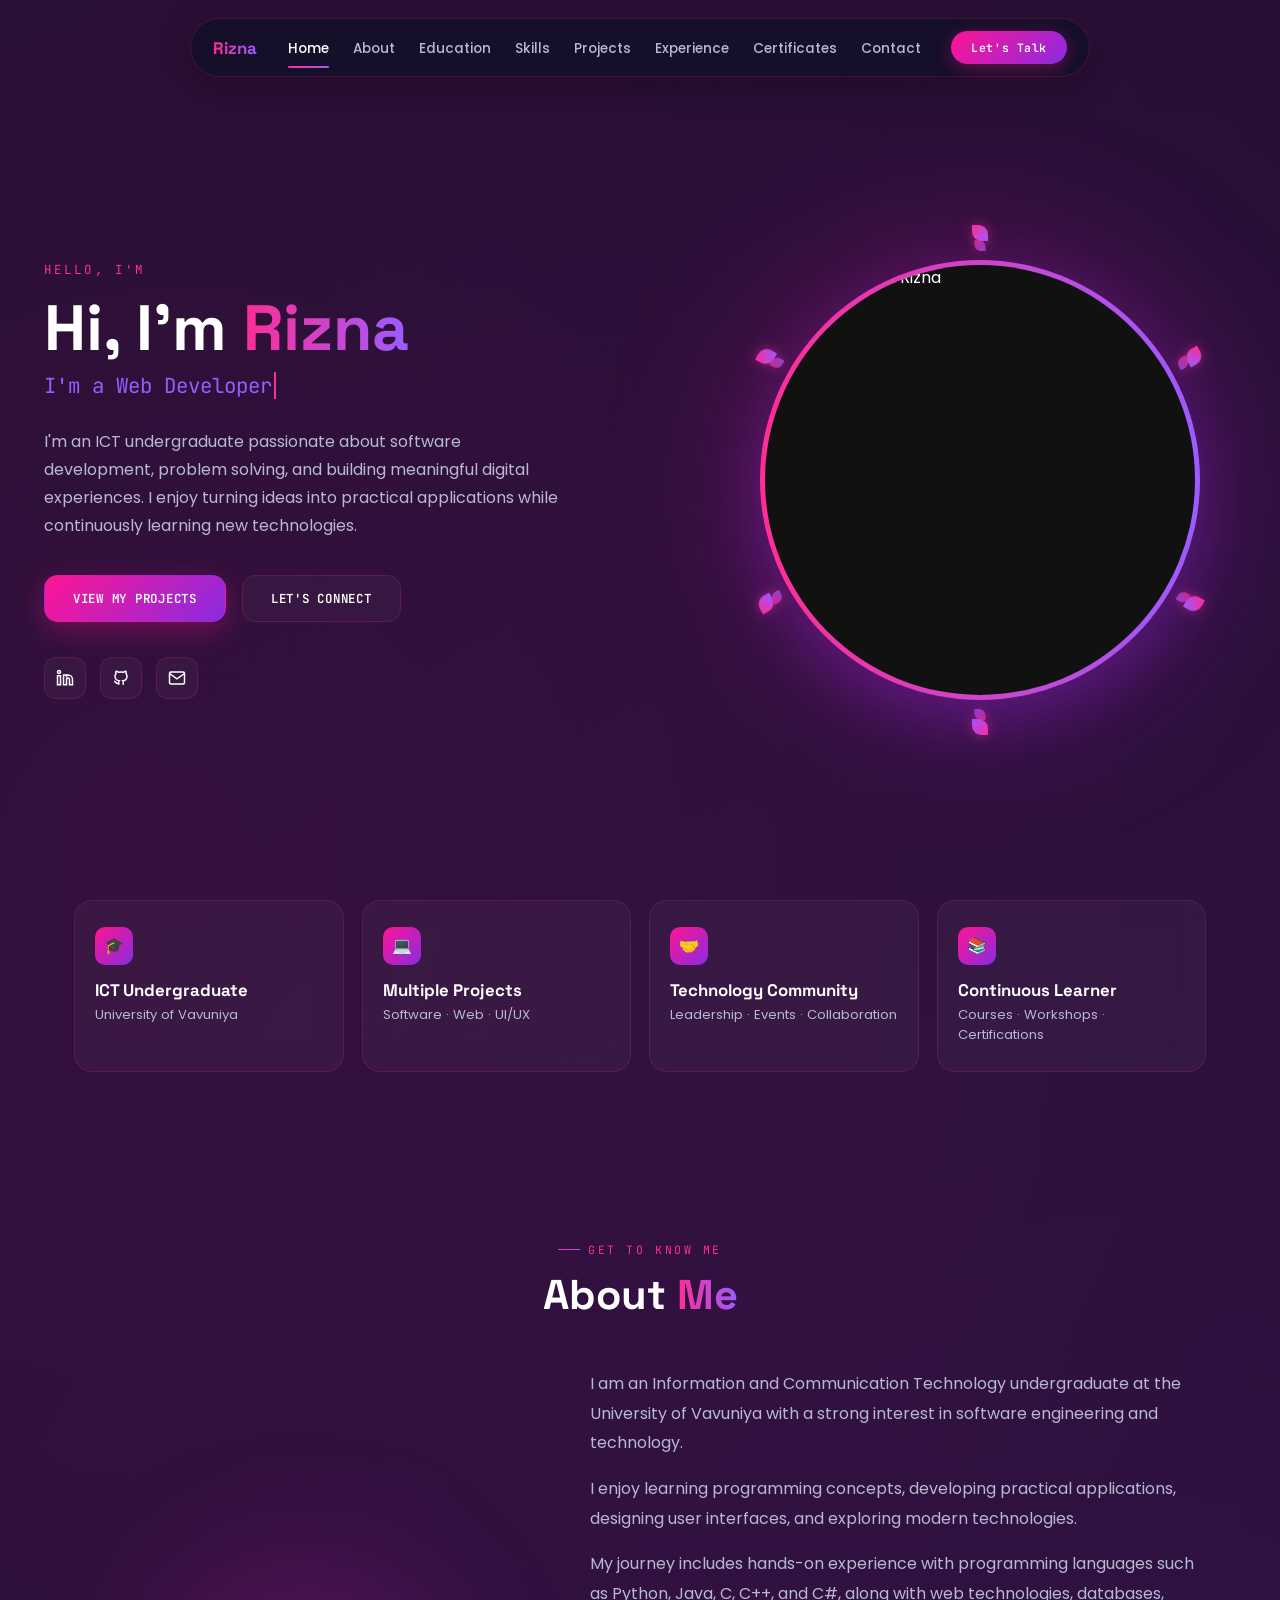
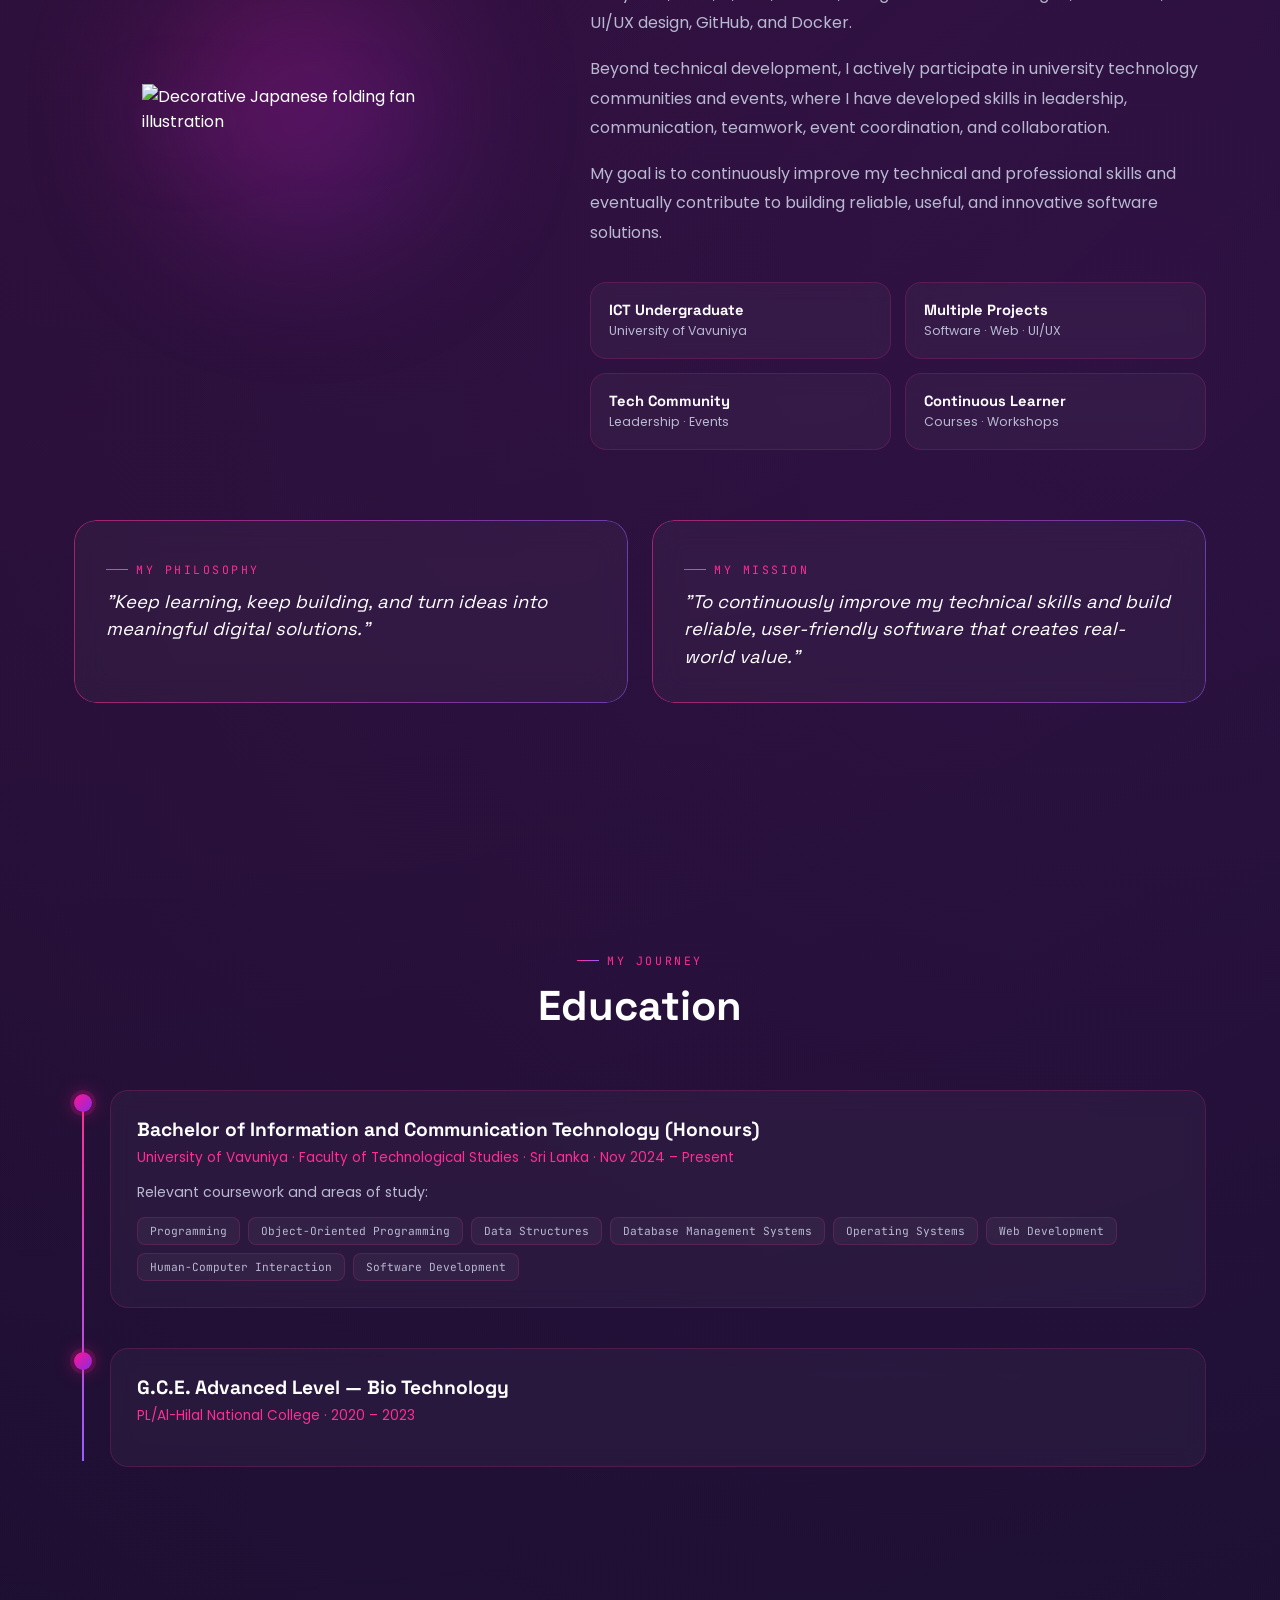
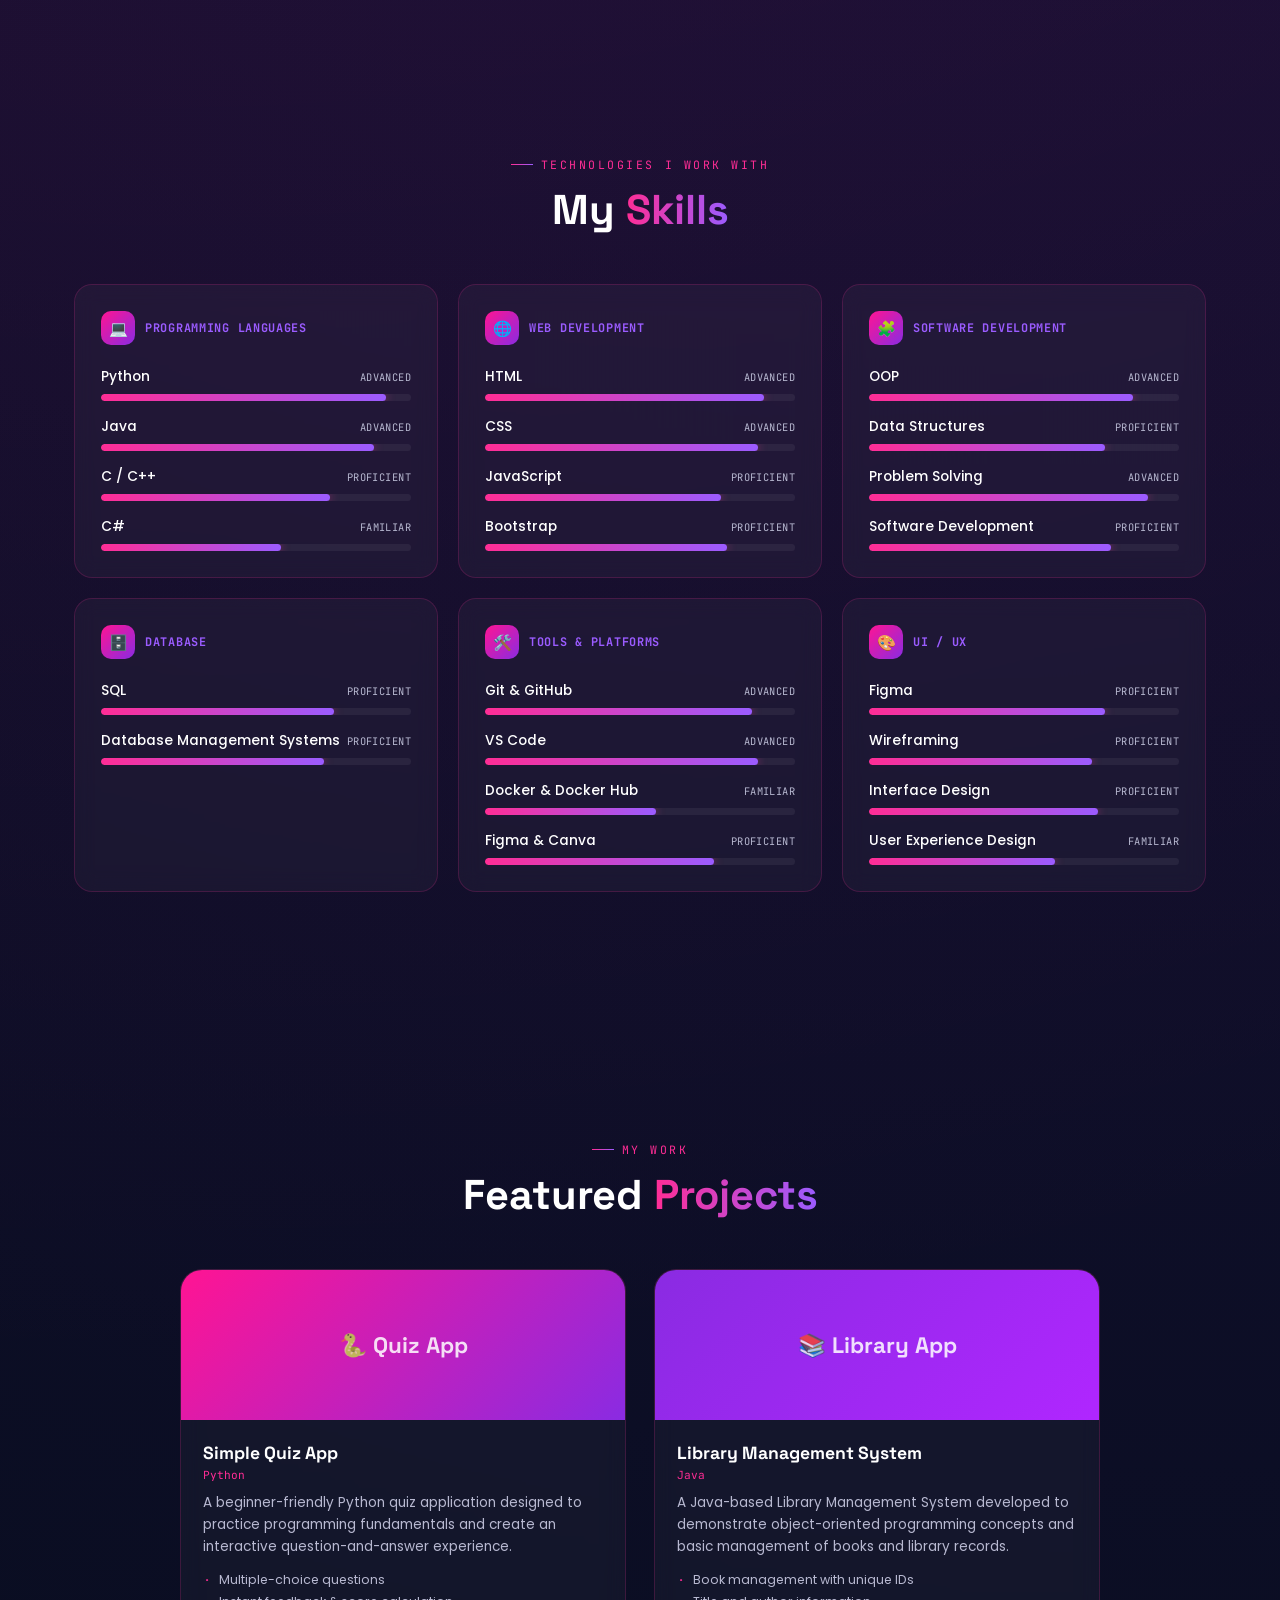
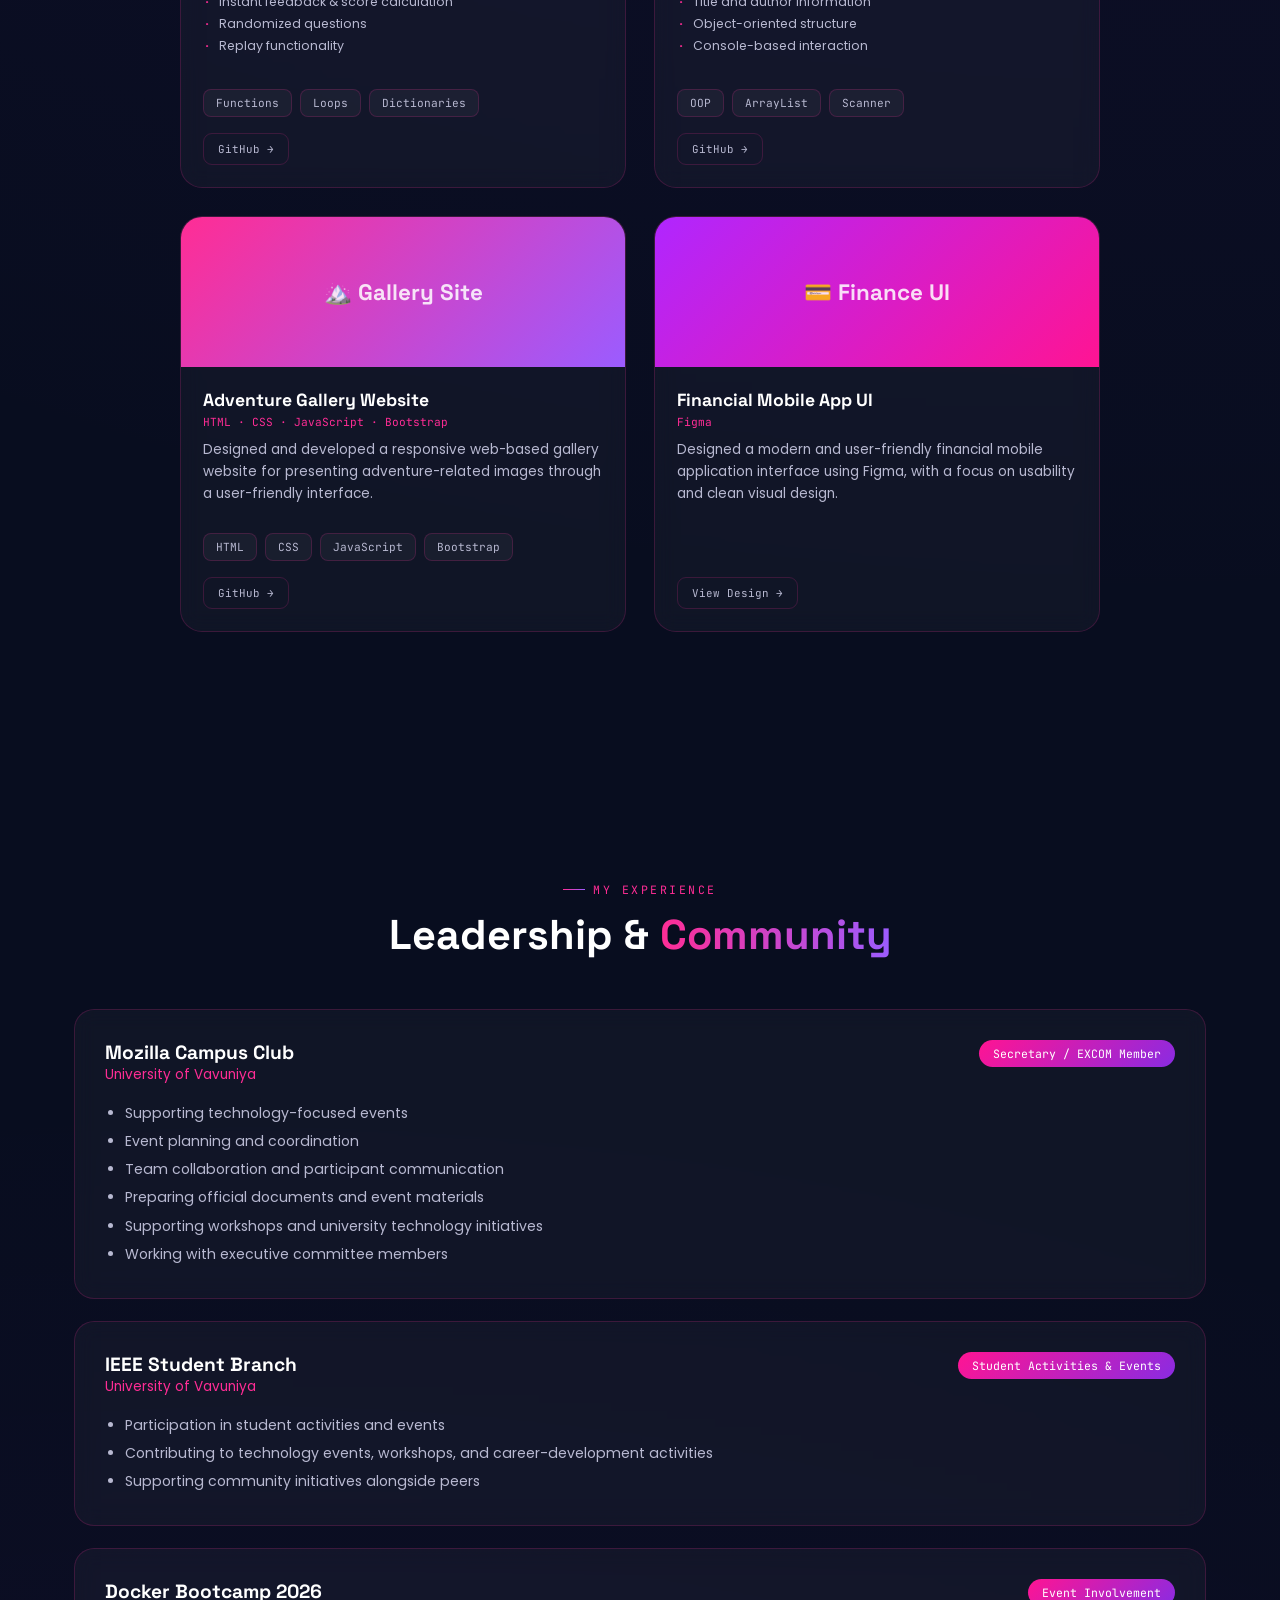
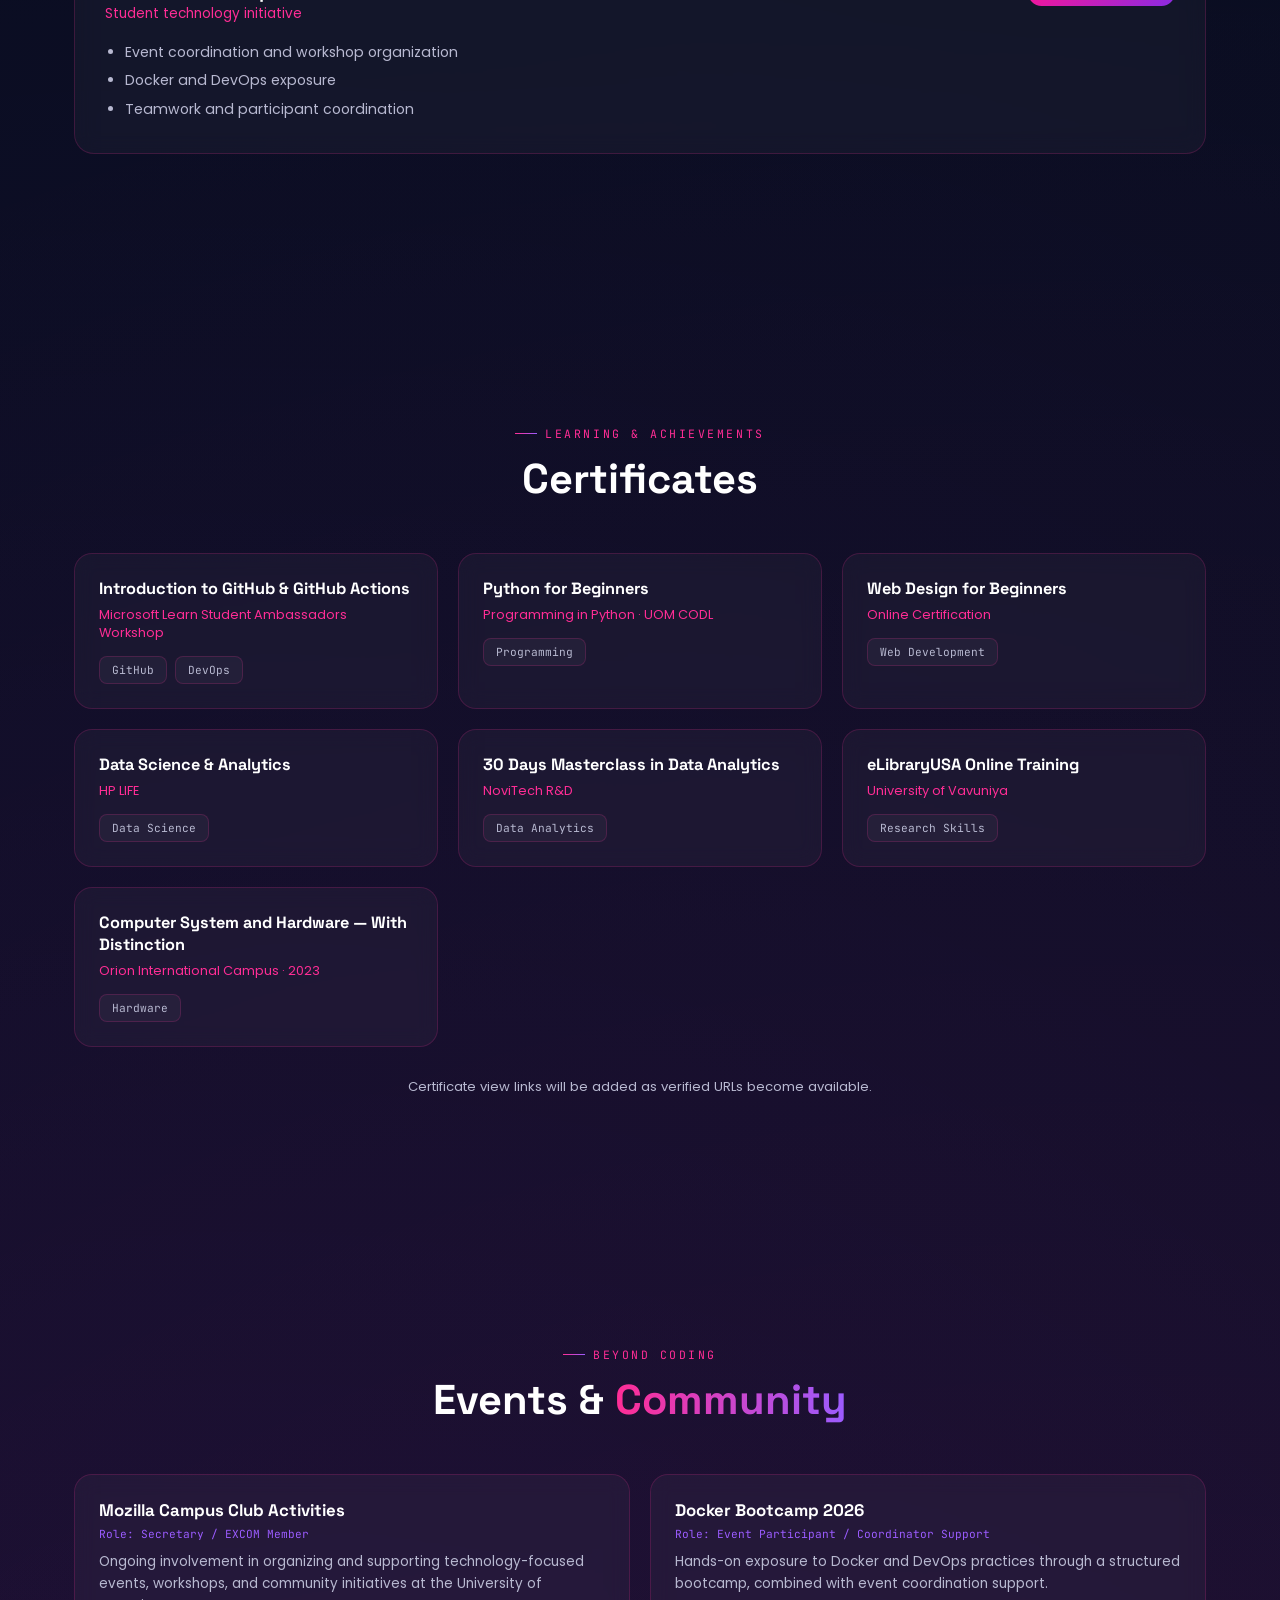
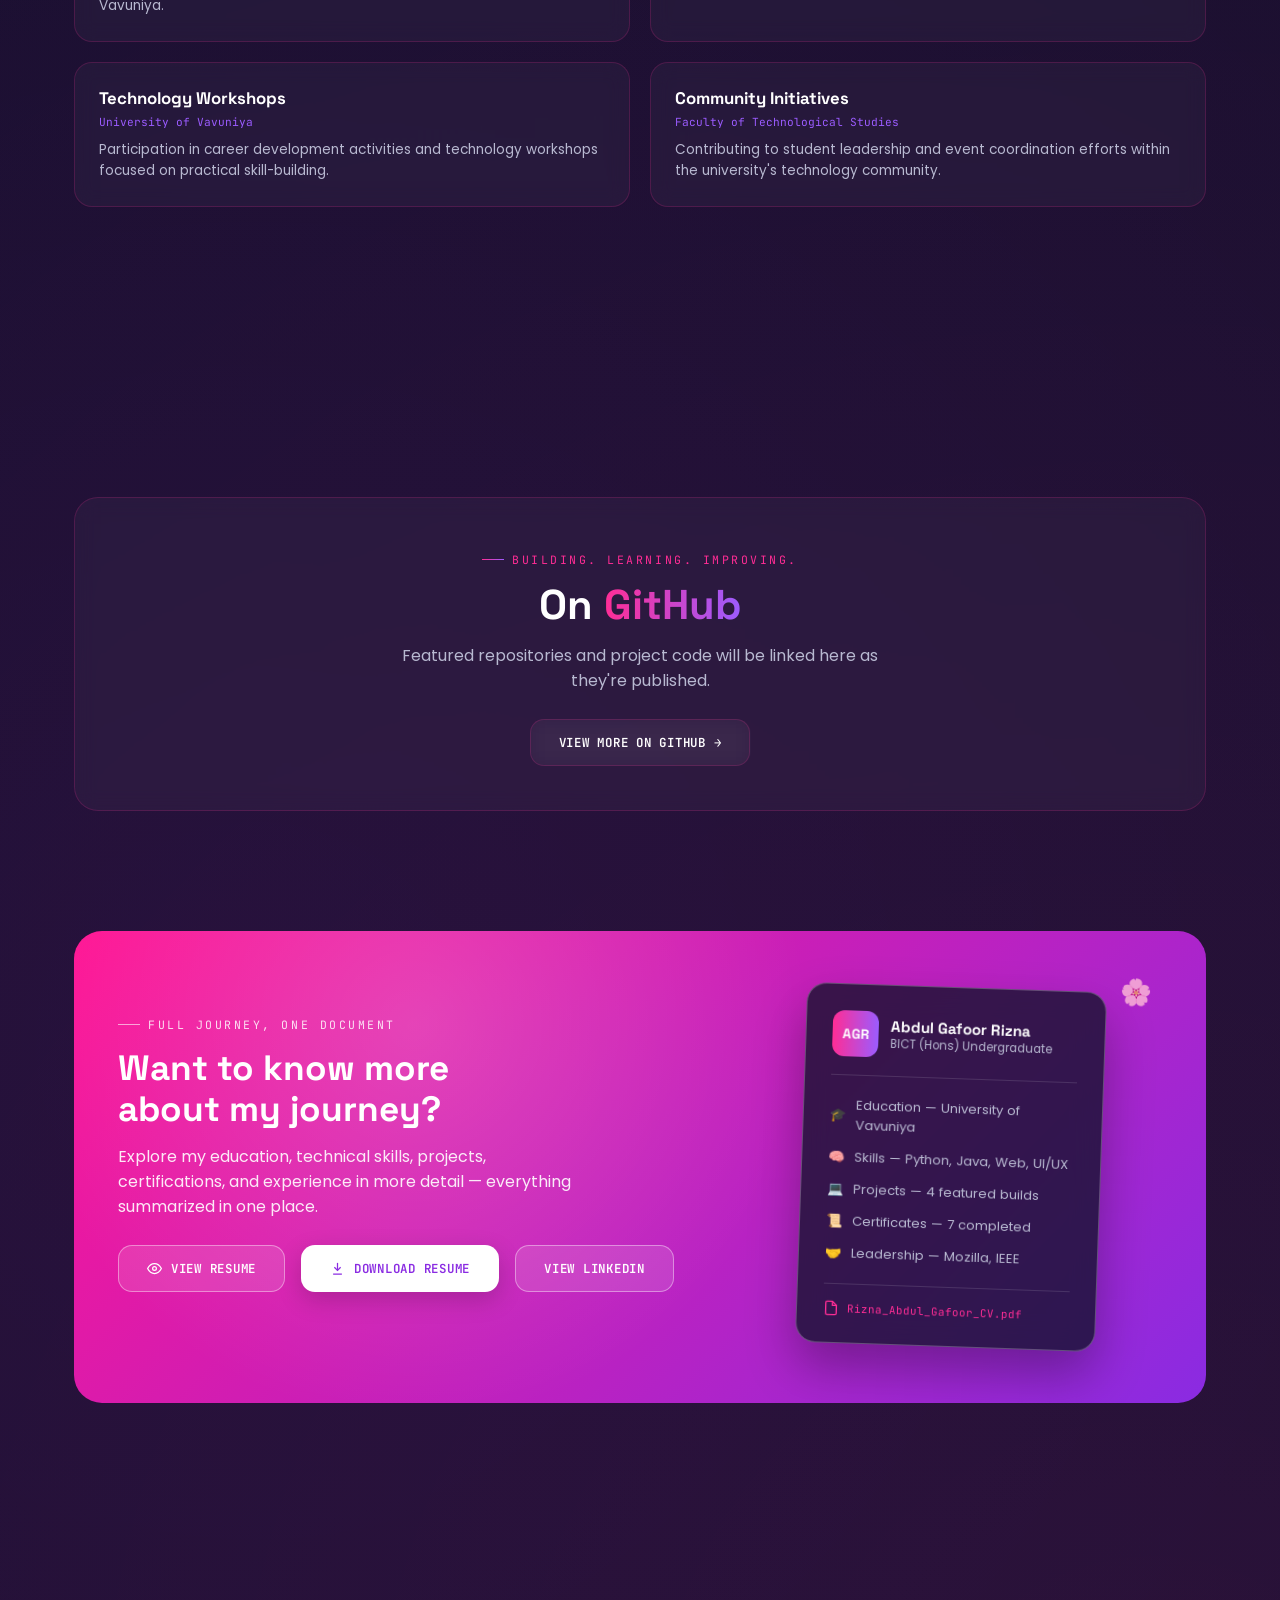
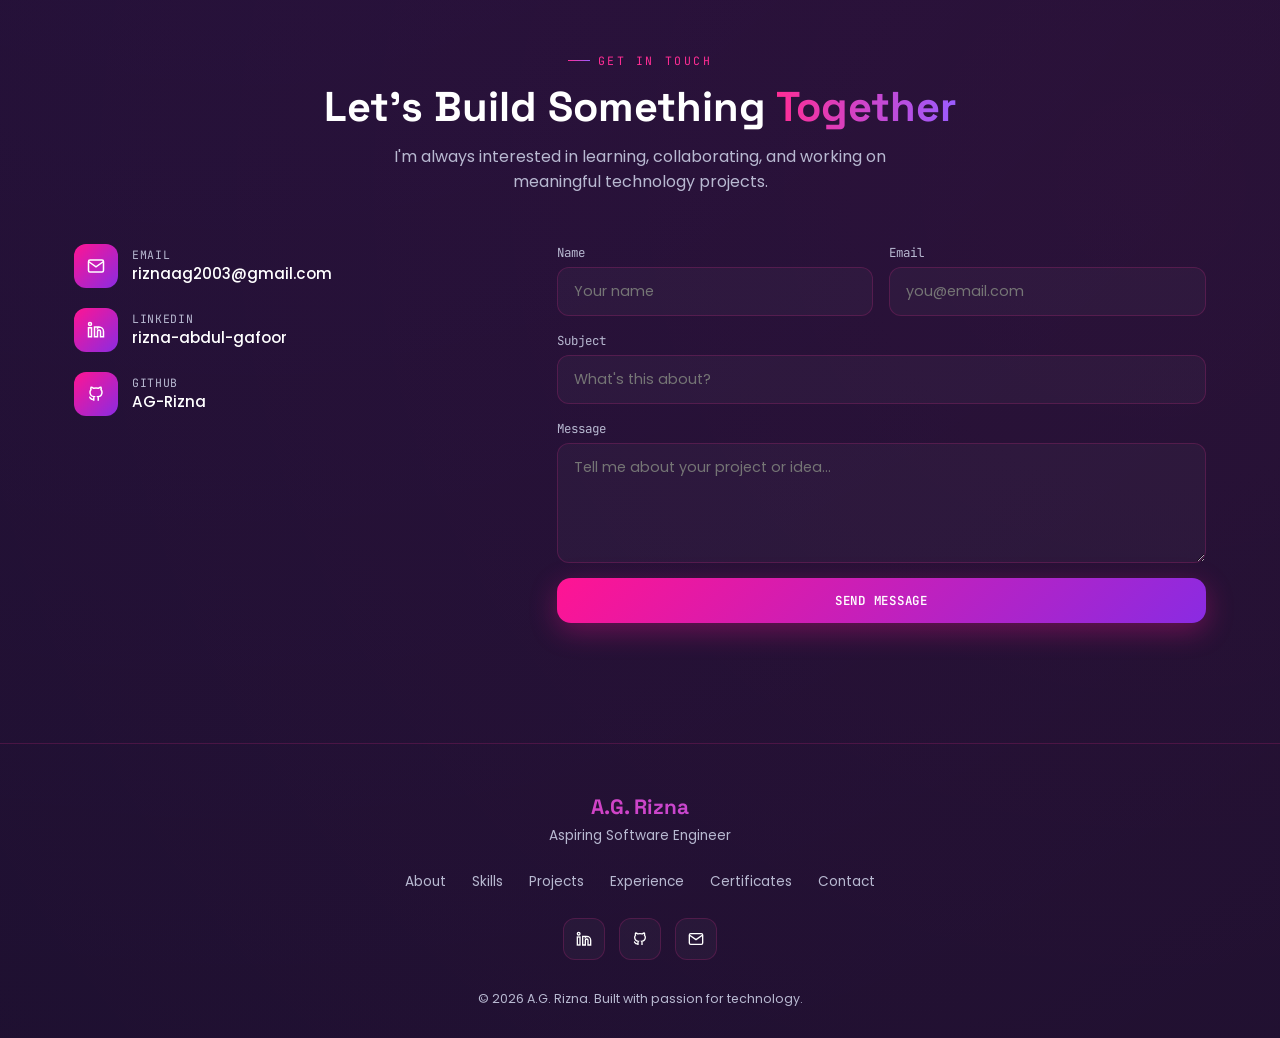
==== commit 5627f4fe: "Add files via upload" ====
--- a/portfolio/index.html
+++ b/portfolio/index.html
@@ -102,30 +102,14 @@
   mask-image:radial-gradient(ellipse at center, black 0%, transparent 75%);
 }
 
-/* ===== sakura petals ===== */
-.petals{position:fixed; inset:0; pointer-events:none; z-index:1; overflow:hidden;}
-.petal{
-  position:absolute; top:-5%;
-  width:14px;height:14px;
-  background:linear-gradient(135deg,#ffd1e8,var(--pink-2));
-  border-radius:0 60% 0 60%;
-  opacity:.55;
-  animation:fall linear infinite;
-  filter:drop-shadow(0 0 6px rgba(255,45,149,.35));
-}
-@keyframes fall{
-  0%{transform:translateY(-10vh) translateX(0) rotate(0deg);}
-  100%{transform:translateY(110vh) translateX(40px) rotate(360deg);}
-}
 @media (prefers-reduced-motion: reduce){
-  .petal{animation:none; display:none;}
   *{scroll-behavior:auto !important;}
 }
 
 /* ===== navbar ===== */
 .navwrap{
   position:fixed; top:18px; left:50%; transform:translateX(-50%);
-  z-index:100; width:min(920px,92%);
+  z-index:100; width:min(900px,92%);
 }
 .navbar{
   display:flex; align-items:center; justify-content:space-between;
@@ -142,7 +126,7 @@
   font-weight:700; font-size:1.05rem;
   background:var(--grad-2); -webkit-background-clip:text; background-clip:text; color:transparent;
 }
-.nav-links{display:flex; gap:26px; list-style:none;}
+.nav-links{display:flex; gap:24px; list-style:none;}
 .nav-links a{
   font-size:.85rem; font-weight:500; color:var(--text-soft);
   transition:color .25s ease; position:relative; padding:4px 0;
@@ -169,6 +153,10 @@
 .mobile-menu.open{display:flex;}
 .mobile-menu a{padding:12px 10px; border-radius:10px; font-size:.95rem; color:var(--text-soft);}
 .mobile-menu a:hover{background:rgba(255,255,255,.04); color:#fff;}
+.mobile-menu a.mobile-cta{
+  margin-top:8px; text-align:center; background:var(--grad); color:#fff; font-weight:600;
+}
+.mobile-menu a.mobile-cta:hover{background:var(--grad);}
 
 @media (max-width:860px){
   .nav-links, .nav-cta{display:none;}
@@ -231,6 +219,38 @@
 }
 .portrait-frame img{width:100%; height:100%; object-fit:cover; border-radius:50%; background:#111;}
 @keyframes floatY{0%,100%{transform:translateY(0);} 50%{transform:translateY(-14px);}}
+
+.leaf-orbit{
+  position:absolute; top:50%; left:50%; transform:translate(-50%,-50%);
+  width:calc(min(440px,88vw) + 70px); height:calc(min(440px,88vw) + 70px);
+  z-index:0; animation:spin 14s linear infinite;
+}
+.leaf-orbit-2{
+  width:calc(min(440px,88vw) + 40px); height:calc(min(440px,88vw) + 40px);
+  animation:spin 20s linear infinite reverse;
+}
+.leaf{
+  position:absolute; top:0; left:50%; width:16px; height:16px;
+  background:linear-gradient(135deg,var(--pink-2),var(--purple-2));
+  border-radius:0 60% 0 60%;
+  transform-origin:50% calc(min(220px,44vw) + 35px);
+  filter:drop-shadow(0 0 6px rgba(255,45,149,.5));
+}
+.leaf-orbit-2 .leaf{
+  width:11px; height:11px;
+  transform-origin:50% calc(min(220px,44vw) + 20px);
+  opacity:.75;
+}
+.leaf:nth-child(1){transform:translateX(-50%) rotate(0deg);}
+.leaf:nth-child(2){transform:translateX(-50%) rotate(60deg);}
+.leaf:nth-child(3){transform:translateX(-50%) rotate(120deg);}
+.leaf:nth-child(4){transform:translateX(-50%) rotate(180deg);}
+.leaf:nth-child(5){transform:translateX(-50%) rotate(240deg);}
+.leaf:nth-child(6){transform:translateX(-50%) rotate(300deg);}
+@keyframes spin{from{transform:translate(-50%,-50%) rotate(0deg);} to{transform:translate(-50%,-50%) rotate(360deg);}}
+@media (prefers-reduced-motion: reduce){
+  .leaf-orbit, .leaf-orbit-2{animation:none;}
+}
 .sakura-deco{position:absolute; font-size:1.6rem; opacity:.8; animation:floatY 5s ease-in-out infinite;}
 
 /* ===== stats strip ===== */
@@ -311,29 +331,63 @@
 /* ===== skills ===== */
 .skills-grid{display:grid; grid-template-columns:repeat(3,1fr); gap:20px; margin-top:50px;}
 .skill-card{
-  background:var(--card); border:1px solid var(--card-border); border-radius:18px; padding:24px;
+  background:var(--card); border:1px solid var(--card-border); border-radius:18px; padding:26px;
   backdrop-filter:blur(10px); transition:transform .3s ease, border-color .3s ease;
 }
 .skill-card:hover{transform:translateY(-5px); border-color:var(--purple-2);}
+.skill-card-head{display:flex; align-items:center; gap:10px; margin-bottom:22px;}
+.skill-ic{
+  width:34px; height:34px; border-radius:10px; background:var(--grad); display:flex; align-items:center; justify-content:center;
+  font-size:.95rem; flex-shrink:0;
+}
 .skill-card h4{
-  font-family:'JetBrains Mono',monospace; font-size:.78rem; letter-spacing:.08em; text-transform:uppercase;
-  margin-bottom:16px; color:var(--purple-2);
-}
-.badge-row{display:flex; flex-wrap:wrap; gap:9px;}
-.badge{
-  font-size:.82rem; padding:7px 14px; border-radius:10px; font-weight:500;
-  background:rgba(255,255,255,.04); border:1px solid var(--card-border); transition:all .25s ease;
-}
-.badge:hover{background:var(--grad); border-color:transparent; box-shadow:0 4px 14px rgba(255,20,147,.3);}
+  font-family:'JetBrains Mono',monospace; font-size:.74rem; letter-spacing:.06em; text-transform:uppercase;
+  color:var(--purple-2);
+}
+.skill-bars{display:flex; flex-direction:column; gap:16px;}
+.skill-bar-top{display:flex; justify-content:space-between; align-items:baseline; margin-bottom:7px;}
+.skill-bar-top span:first-child{font-size:.86rem; font-weight:500; color:#fff;}
+.skill-level{
+  font-family:'JetBrains Mono',monospace; font-size:.65rem; letter-spacing:.04em; color:var(--text-soft);
+  text-transform:uppercase;
+}
+.skill-bar-track{
+  position:relative; width:100%; height:7px; border-radius:999px;
+  background:rgba(255,255,255,.06); overflow:hidden;
+}
+.skill-bar-fill{
+  position:relative; height:100%; width:0; border-radius:999px;
+  background:var(--grad-2);
+  box-shadow:0 0 10px rgba(255,45,149,.5);
+  transition:width 1.4s cubic-bezier(.16,.9,.3,1);
+}
+.skill-bar-fill::after{
+  content:""; position:absolute; inset:0;
+  background:linear-gradient(90deg, transparent, rgba(255,255,255,.55), transparent);
+  width:40px; transform:translateX(-100%);
+  animation:shimmer 2.6s ease-in-out infinite;
+}
+@keyframes shimmer{
+  0%{transform:translateX(-100%);}
+  60%,100%{transform:translateX(220px);}
+}
+.skill-card.in .skill-bar-fill{width:var(--level);}
+.skill-bar-item:nth-child(1) .skill-bar-fill{transition-delay:.05s;}
+.skill-bar-item:nth-child(2) .skill-bar-fill{transition-delay:.18s;}
+.skill-bar-item:nth-child(3) .skill-bar-fill{transition-delay:.31s;}
+.skill-bar-item:nth-child(4) .skill-bar-fill{transition-delay:.44s;}
+@media (prefers-reduced-motion: reduce){
+  .skill-bar-fill{transition:none;}
+  .skill-bar-fill::after{animation:none; display:none;}
+}
 
 /* ===== projects ===== */
-.proj-grid{display:grid; grid-template-columns:repeat(3,1fr); gap:24px; margin-top:50px;}
+.proj-grid{display:grid; grid-template-columns:repeat(2,1fr); gap:28px; max-width:920px; margin:50px auto 0;}
 .proj-card{
   background:var(--card); border:1px solid var(--card-border); border-radius:22px; overflow:hidden;
-  backdrop-filter:blur(10px); transition:transform .35s ease, box-shadow .35s ease, border-color .35s ease;
+  backdrop-filter:blur(10px);
   display:flex; flex-direction:column;
 }
-.proj-card:hover{transform:translateY(-8px); box-shadow:0 20px 45px rgba(176,38,255,.25); border-color:var(--pink-2);}
 .proj-thumb{
   height:150px; position:relative; display:flex; align-items:center; justify-content:center;
   font-family:'Space Grotesk',sans-serif; font-weight:700; font-size:1.4rem; color:rgba(255,255,255,.85);
@@ -389,14 +443,44 @@
 
 /* ===== resume cta ===== */
 .resume-box{
-  margin-top:0; background:var(--grad); border-radius:28px; padding:60px 40px; text-align:center; position:relative; overflow:hidden;
+  margin-top:0; background:var(--grad); border-radius:28px; padding:56px 44px; position:relative; overflow:hidden;
 }
 .resume-box::after{content:""; position:absolute; inset:0; background:radial-gradient(circle at 30% 20%, rgba(255,255,255,.18), transparent 45%);}
-.resume-box h3{font-family:'Space Grotesk',sans-serif; font-size:clamp(1.5rem,3vw,2.1rem); margin-bottom:12px; position:relative;}
-.resume-box p{max-width:520px; margin:0 auto 28px; color:rgba(255,255,255,.9); position:relative;}
-.resume-box .hero-ctas{justify-content:center; position:relative;}
-.resume-box .btn-ghost{background:rgba(255,255,255,.12); border-color:rgba(255,255,255,.4);}
-.resume-box .btn-primary{background:#fff; color:var(--purple);}
+.resume-grid{position:relative; z-index:1; display:grid; grid-template-columns:1.15fr .85fr; gap:50px; align-items:center;}
+.resume-info .eyebrow{color:#fff; opacity:.85;}
+.resume-info .eyebrow::before{background:#fff; opacity:.7;}
+.resume-info h3{font-family:'Space Grotesk',sans-serif; font-size:clamp(1.6rem,3.2vw,2.2rem); line-height:1.18; margin-bottom:14px;}
+.resume-info p{color:rgba(255,255,255,.9); max-width:460px; margin-bottom:26px;}
+.resume-box .hero-ctas{justify-content:flex-start;}
+.resume-box .btn-ghost{background:rgba(255,255,255,.12); border-color:rgba(255,255,255,.4); color:#fff;}
+.resume-box .btn-ghost:hover{background:rgba(255,255,255,.2); border-color:#fff;}
+.resume-box .btn-primary{background:#fff; color:var(--purple); box-shadow:0 8px 24px rgba(0,0,0,.18);}
+.resume-preview{position:relative; display:flex; justify-content:center;}
+.resume-card{
+  position:relative; width:min(300px,90%); background:rgba(11,16,36,.75); border:1px solid rgba(255,255,255,.25);
+  border-radius:20px; padding:26px; backdrop-filter:blur(16px); box-shadow:0 24px 50px rgba(0,0,0,.3);
+  transform:rotate(2deg); transition:transform .4s ease;
+}
+.resume-card:hover{transform:rotate(0deg) translateY(-4px);}
+.resume-card-top{display:flex; align-items:center; gap:12px; margin-bottom:20px; padding-bottom:18px; border-bottom:1px solid rgba(255,255,255,.12);}
+.resume-avatar{
+  width:46px; height:46px; border-radius:12px; background:var(--grad-2); display:flex; align-items:center; justify-content:center;
+  font-family:'Space Grotesk',sans-serif; font-weight:700; font-size:.85rem; color:#fff; flex-shrink:0;
+}
+.resume-name{font-family:'Space Grotesk',sans-serif; font-size:.95rem; font-weight:700; color:#fff;}
+.resume-role{font-size:.72rem; color:var(--text-soft);}
+.resume-list{list-style:none; display:flex; flex-direction:column; gap:12px; margin-bottom:20px;}
+.resume-list li{font-size:.82rem; color:var(--text-soft); display:flex; align-items:center; gap:10px;}
+.resume-card-foot{
+  display:flex; align-items:center; gap:8px; font-family:'JetBrains Mono',monospace; font-size:.68rem;
+  color:var(--pink-2); padding-top:16px; border-top:1px solid rgba(255,255,255,.12);
+}
+@media (max-width:860px){
+  .resume-grid{grid-template-columns:1fr; text-align:center;}
+  .resume-info p{margin-left:auto; margin-right:auto;}
+  .resume-box .hero-ctas{justify-content:center;}
+  .resume-preview{order:-1; margin-bottom:10px;}
+}
 
 /* ===== contact ===== */
 .contact-grid{display:grid; grid-template-columns:.8fr 1.2fr; gap:50px; margin-top:50px; align-items:start;}
@@ -444,7 +528,6 @@
   .info-cards{max-width:460px; margin-left:auto; margin-right:auto;}
   .philosophy-grid{grid-template-columns:1fr;}
   .skills-grid{grid-template-columns:1fr 1fr;}
-  .proj-grid{grid-template-columns:1fr 1fr;}
   .cert-grid{grid-template-columns:1fr 1fr;}
   .event-grid{grid-template-columns:1fr;}
   .contact-grid{grid-template-columns:1fr;}
@@ -463,12 +546,11 @@
 <body>
 
 <div class="grid-bg"></div>
-<div class="petals" id="petals"></div>
 
 <!-- NAVBAR -->
 <div class="navwrap">
   <nav class="navbar">
-    <div class="logo">A.G. Rizna</div>
+    <div class="logo">Rizna</div>
     <ul class="nav-links">
       <li><a href="#home" class="nav-link active">Home</a></li>
       <li><a href="#about" class="nav-link">About</a></li>
@@ -479,7 +561,7 @@
       <li><a href="#certificates" class="nav-link">Certificates</a></li>
       <li><a href="#contact" class="nav-link">Contact</a></li>
     </ul>
-    <a href="#contact" class="nav-cta">Hire Me</a>
+    <a href="#contact" class="nav-cta">Let's Talk</a>
     <button class="burger" id="burger" aria-label="Toggle menu">☰</button>
   </nav>
 </div>
@@ -492,6 +574,7 @@
   <a href="#experience">Experience</a>
   <a href="#certificates">Certificates</a>
   <a href="#contact">Contact</a>
+  <a href="#contact" class="mobile-cta">Let's Talk</a>
 </div>
 
 <!-- HERO -->
@@ -520,10 +603,16 @@
     </div>
     <div class="hero-portrait">
       <div class="portrait-glow"></div>
-      <div class="sakura-deco" style="top:-10px; left:-6px;"></div>
-      <div class="sakura-deco" style="bottom:6px; right:-10px; animation-delay:1.5s;"></div>
+      <div class="leaf-orbit leaf-orbit-2">
+        <span class="leaf"></span><span class="leaf"></span><span class="leaf"></span>
+        <span class="leaf"></span><span class="leaf"></span><span class="leaf"></span>
+      </div>
+      <div class="leaf-orbit">
+        <span class="leaf"></span><span class="leaf"></span><span class="leaf"></span>
+        <span class="leaf"></span><span class="leaf"></span><span class="leaf"></span>
+      </div>
       <div class="portrait-frame">
-        <img src="C:\Users\2022icts120\Downloads\files (1)\Picsart_26-08-11_18-18-06-438.png" alt="Portrait of A.G. Rizna" />
+        <img src="C:\Users\iworld\Desktop\portfolio last\portfolio\Picsart_26-08-11_18-18-06-438.png" alt="Portrait of A.G. Rizna" />
       </div>
     </div>
   </div>
@@ -563,7 +652,7 @@
   <div class="about-grid">
     <div class="fan-wrap reveal">
       <div class="fan-glow"></div>
-      <img src="C:\Users\2022icts120\Downloads\files (1)\sakura-fan.png" alt="Decorative Japanese folding fan illustration" class="fan-img" />
+      <img src="C:\Users\iworld\Desktop\portfolio last\portfolio\sakura-fan.png" alt="Decorative Japanese folding fan illustration" class="fan-img" />
     </div>
 
     <div class="reveal">
@@ -637,42 +726,83 @@
     <h2 class="heading-lg">My <span class="gradient-text">Skills</span></h2>
   </div>
   <div class="skills-grid">
+
     <div class="skill-card reveal">
-      <h4>Programming Languages</h4>
-      <div class="badge-row">
-        <span class="badge">Python</span><span class="badge">Java</span><span class="badge">C</span><span class="badge">C++</span><span class="badge">C#</span>
-      </div>
-    </div>
+      <div class="skill-card-head">
+        <span class="skill-ic">💻</span>
+        <h4>Programming Languages</h4>
+      </div>
+      <div class="skill-bars">
+        <div class="skill-bar-item"><div class="skill-bar-top"><span>Python</span><span class="skill-level">Advanced</span></div><div class="skill-bar-track"><div class="skill-bar-fill" style="--level:92%"></div></div></div>
+        <div class="skill-bar-item"><div class="skill-bar-top"><span>Java</span><span class="skill-level">Advanced</span></div><div class="skill-bar-track"><div class="skill-bar-fill" style="--level:88%"></div></div></div>
+        <div class="skill-bar-item"><div class="skill-bar-top"><span>C / C++</span><span class="skill-level">Proficient</span></div><div class="skill-bar-track"><div class="skill-bar-fill" style="--level:74%"></div></div></div>
+        <div class="skill-bar-item"><div class="skill-bar-top"><span>C#</span><span class="skill-level">Familiar</span></div><div class="skill-bar-track"><div class="skill-bar-fill" style="--level:58%"></div></div></div>
+      </div>
+    </div>
+
     <div class="skill-card reveal">
-      <h4>Web Development</h4>
-      <div class="badge-row">
-        <span class="badge">HTML</span><span class="badge">CSS</span><span class="badge">JavaScript</span><span class="badge">Bootstrap</span>
-      </div>
-    </div>
+      <div class="skill-card-head">
+        <span class="skill-ic">🌐</span>
+        <h4>Web Development</h4>
+      </div>
+      <div class="skill-bars">
+        <div class="skill-bar-item"><div class="skill-bar-top"><span>HTML</span><span class="skill-level">Advanced</span></div><div class="skill-bar-track"><div class="skill-bar-fill" style="--level:90%"></div></div></div>
+        <div class="skill-bar-item"><div class="skill-bar-top"><span>CSS</span><span class="skill-level">Advanced</span></div><div class="skill-bar-track"><div class="skill-bar-fill" style="--level:88%"></div></div></div>
+        <div class="skill-bar-item"><div class="skill-bar-top"><span>JavaScript</span><span class="skill-level">Proficient</span></div><div class="skill-bar-track"><div class="skill-bar-fill" style="--level:76%"></div></div></div>
+        <div class="skill-bar-item"><div class="skill-bar-top"><span>Bootstrap</span><span class="skill-level">Proficient</span></div><div class="skill-bar-track"><div class="skill-bar-fill" style="--level:78%"></div></div></div>
+      </div>
+    </div>
+
     <div class="skill-card reveal">
-      <h4>Software Development</h4>
-      <div class="badge-row">
-        <span class="badge">OOP</span><span class="badge">Data Structures</span><span class="badge">Problem Solving</span><span class="badge">Software Development</span>
-      </div>
-    </div>
+      <div class="skill-card-head">
+        <span class="skill-ic">🧩</span>
+        <h4>Software Development</h4>
+      </div>
+      <div class="skill-bars">
+        <div class="skill-bar-item"><div class="skill-bar-top"><span>OOP</span><span class="skill-level">Advanced</span></div><div class="skill-bar-track"><div class="skill-bar-fill" style="--level:85%"></div></div></div>
+        <div class="skill-bar-item"><div class="skill-bar-top"><span>Data Structures</span><span class="skill-level">Proficient</span></div><div class="skill-bar-track"><div class="skill-bar-fill" style="--level:76%"></div></div></div>
+        <div class="skill-bar-item"><div class="skill-bar-top"><span>Problem Solving</span><span class="skill-level">Advanced</span></div><div class="skill-bar-track"><div class="skill-bar-fill" style="--level:90%"></div></div></div>
+        <div class="skill-bar-item"><div class="skill-bar-top"><span>Software Development</span><span class="skill-level">Proficient</span></div><div class="skill-bar-track"><div class="skill-bar-fill" style="--level:78%"></div></div></div>
+      </div>
+    </div>
+
     <div class="skill-card reveal">
-      <h4>Database</h4>
-      <div class="badge-row">
-        <span class="badge">SQL</span><span class="badge">Database Management Systems</span>
-      </div>
-    </div>
+      <div class="skill-card-head">
+        <span class="skill-ic">🗄️</span>
+        <h4>Database</h4>
+      </div>
+      <div class="skill-bars">
+        <div class="skill-bar-item"><div class="skill-bar-top"><span>SQL</span><span class="skill-level">Proficient</span></div><div class="skill-bar-track"><div class="skill-bar-fill" style="--level:75%"></div></div></div>
+        <div class="skill-bar-item"><div class="skill-bar-top"><span>Database Management Systems</span><span class="skill-level">Proficient</span></div><div class="skill-bar-track"><div class="skill-bar-fill" style="--level:72%"></div></div></div>
+      </div>
+    </div>
+
     <div class="skill-card reveal">
-      <h4>Tools & Platforms</h4>
-      <div class="badge-row">
-        <span class="badge">Git</span><span class="badge">GitHub</span><span class="badge">VS Code</span><span class="badge">Docker</span><span class="badge">Docker Hub</span><span class="badge">Figma</span><span class="badge">Canva</span>
-      </div>
-    </div>
+      <div class="skill-card-head">
+        <span class="skill-ic">🛠️</span>
+        <h4>Tools & Platforms</h4>
+      </div>
+      <div class="skill-bars">
+        <div class="skill-bar-item"><div class="skill-bar-top"><span>Git & GitHub</span><span class="skill-level">Advanced</span></div><div class="skill-bar-track"><div class="skill-bar-fill" style="--level:86%"></div></div></div>
+        <div class="skill-bar-item"><div class="skill-bar-top"><span>VS Code</span><span class="skill-level">Advanced</span></div><div class="skill-bar-track"><div class="skill-bar-fill" style="--level:88%"></div></div></div>
+        <div class="skill-bar-item"><div class="skill-bar-top"><span>Docker & Docker Hub</span><span class="skill-level">Familiar</span></div><div class="skill-bar-track"><div class="skill-bar-fill" style="--level:55%"></div></div></div>
+        <div class="skill-bar-item"><div class="skill-bar-top"><span>Figma & Canva</span><span class="skill-level">Proficient</span></div><div class="skill-bar-track"><div class="skill-bar-fill" style="--level:74%"></div></div></div>
+      </div>
+    </div>
+
     <div class="skill-card reveal">
-      <h4>UI / UX</h4>
-      <div class="badge-row">
-        <span class="badge">Figma</span><span class="badge">Wireframing</span><span class="badge">Interface Design</span><span class="badge">User Experience Design</span>
-      </div>
-    </div>
+      <div class="skill-card-head">
+        <span class="skill-ic">🎨</span>
+        <h4>UI / UX</h4>
+      </div>
+      <div class="skill-bars">
+        <div class="skill-bar-item"><div class="skill-bar-top"><span>Figma</span><span class="skill-level">Proficient</span></div><div class="skill-bar-track"><div class="skill-bar-fill" style="--level:76%"></div></div></div>
+        <div class="skill-bar-item"><div class="skill-bar-top"><span>Wireframing</span><span class="skill-level">Proficient</span></div><div class="skill-bar-track"><div class="skill-bar-fill" style="--level:72%"></div></div></div>
+        <div class="skill-bar-item"><div class="skill-bar-top"><span>Interface Design</span><span class="skill-level">Proficient</span></div><div class="skill-bar-track"><div class="skill-bar-fill" style="--level:74%"></div></div></div>
+        <div class="skill-bar-item"><div class="skill-bar-top"><span>User Experience Design</span><span class="skill-level">Familiar</span></div><div class="skill-bar-track"><div class="skill-bar-fill" style="--level:60%"></div></div></div>
+      </div>
+    </div>
+
   </div>
 </section>
 
@@ -700,7 +830,7 @@
           <span class="tag">Functions</span><span class="tag">Loops</span><span class="tag">Dictionaries</span>
         </div>
         <div class="proj-links">
-          <a href="https://github.com/AG-Rizna" target="_blank" rel="noopener">GitHub →</a>
+          <a href="https://github.com/AG-Rizna/SimpleQuizApp" target="_blank" rel="noopener">GitHub →</a>
         </div>
       </div>
     </div>
@@ -721,7 +851,7 @@
           <span class="tag">OOP</span><span class="tag">ArrayList</span><span class="tag">Scanner</span>
         </div>
         <div class="proj-links">
-          <a href="https://github.com/AG-Rizna" target="_blank" rel="noopener">GitHub →</a>
+          <a href="https://github.com/AG-Rizna/LibraryManagementSystem" target="_blank" rel="noopener">GitHub →</a>
         </div>
       </div>
     </div>
@@ -736,7 +866,7 @@
           <span class="tag">HTML</span><span class="tag">CSS</span><span class="tag">JavaScript</span><span class="tag">Bootstrap</span>
         </div>
         <div class="proj-links">
-          <a href="https://github.com/AG-Rizna" target="_blank" rel="noopener">GitHub →</a>
+          <a href="https://github.com/AG-Rizna/Adventure-Gallery-Website" target="_blank" rel="noopener">GitHub →</a>
         </div>
       </div>
     </div>
@@ -748,7 +878,7 @@
         <div class="proj-tool">Figma</div>
         <p class="desc">Designed a modern and user-friendly financial mobile application interface using Figma, with a focus on usability and clean visual design.</p>
         <div class="proj-links">
-          <a href="#" title="Add Figma URL">View Design →</a>
+          <a href="https://www.linkedin.com/posts/rizna-abdul-gafoor_hci-uiuxdesign-figma-activity-7426571741952516096-iYAf?utm_source=social_share_send&utm_medium=member_desktop_web&rcm=ACoAAFuinNUBUi-AwWjJkHC-KcVi-c-XULSZ-4U" title="Add Figma URL">View Design →</a>
         </div>
       </div>
     </div>
@@ -901,14 +1031,49 @@
 </section>
 
 <!-- RESUME -->
-<section class="section" style="padding-top:0;">
+<section id="resume" class="section" style="padding-top:0;">
   <div class="resume-box reveal">
-    <h3>Want to know more about my journey?</h3>
-    <p>Explore my education, technical skills, projects, certifications, and experience in more detail.</p>
-    <div class="hero-ctas">
-      <a href="C:\Users\2022icts120\Downloads\files (1)\Rizna_Abdul_Gafoor_CV.pdf" target="_blank" rel="noopener" class="btn btn-ghost">VIEW RESUME</a>
-      <a href="C:\Users\2022icts120\Downloads\files (1)\Rizna_Abdul_Gafoor_CV.pdf" class="btn btn-primary">DOWNLOAD RESUME</a>
-      <a href="https://www.linkedin.com/in/rizna-abdul-gafoor" target="_blank" rel="noopener" class="btn btn-ghost">VIEW LINKEDIN</a>
+    <div class="resume-grid">
+      <div class="resume-info">
+        <div class="eyebrow">Full journey, one document</div>
+        <h3>Want to know more<br>about my journey?</h3>
+        <p>Explore my education, technical skills, projects, certifications, and experience in more detail — everything summarized in one place.</p>
+        <div class="hero-ctas">
+          <a href="assets/Rizna_Abdul_Gafoor_CV.pdf" target="_blank" rel="noopener" class="btn btn-ghost">
+            <svg width="15" height="15" viewBox="0 0 24 24" fill="none" stroke="currentColor" stroke-width="2"><path d="M1 12s4-8 11-8 11 8 11 8-4 8-11 8-11-8-11-8Z"/><circle cx="12" cy="12" r="3"/></svg>
+            VIEW RESUME
+          </a>
+          <a href="assets/Rizna_Abdul_Gafoor_CV.pdf" download="Rizna_Abdul_Gafoor_CV.pdf" class="btn btn-primary">
+            <svg width="15" height="15" viewBox="0 0 24 24" fill="none" stroke="currentColor" stroke-width="2"><path d="M12 3v12"/><path d="m7 10 5 5 5-5"/><path d="M5 21h14"/></svg>
+            DOWNLOAD RESUME
+          </a>
+          <a href="https://www.linkedin.com/in/rizna-abdul-gafoor" target="_blank" rel="noopener" class="btn btn-ghost">VIEW LINKEDIN</a>
+        </div>
+      </div>
+
+      <div class="resume-preview">
+        <div class="resume-card">
+          <div class="resume-card-top">
+            <div class="resume-avatar">AGR</div>
+            <div>
+              <div class="resume-name">Abdul Gafoor Rizna</div>
+              <div class="resume-role">BICT (Hons) Undergraduate</div>
+            </div>
+          </div>
+          <ul class="resume-list">
+            <li><span>🎓</span> Education — University of Vavuniya</li>
+            <li><span>🧠</span> Skills — Python, Java, Web, UI/UX</li>
+            <li><span>💻</span> Projects — 4 featured builds</li>
+            <li><span>📜</span> Certificates — 7 completed</li>
+            <li><span>🤝</span> Leadership — Mozilla, IEEE</li>
+          </ul>
+          <div class="resume-card-foot">
+            <svg width="16" height="16" viewBox="0 0 24 24" fill="none" stroke="currentColor" stroke-width="2"><path d="M14 2H6a2 2 0 0 0-2 2v16a2 2 0 0 0 2 2h12a2 2 0 0 0 2-2V8Z"/><path d="M14 2v6h6"/></svg>
+            Rizna_Abdul_Gafoor_CV.pdf
+          </div>
+        </div>
+        <div class="sakura-deco" style="top:-14px; right:10px;">🌸</div>
+      </div>
     </div>
   </div>
 </section>
@@ -935,7 +1100,6 @@
         <div class="ic"><svg width="18" height="18" viewBox="0 0 24 24" fill="none" stroke="#fff" stroke-width="2"><path d="M9 19c-4.3 1.4-4.3-2.5-6-3m12 5v-3.5c0-1 .1-1.4-.5-2 2.8-.3 5.5-1.4 5.5-6a4.6 4.6 0 0 0-1.3-3.2 4.2 4.2 0 0 0-.1-3.2s-1.1-.3-3.5 1.3a12.3 12.3 0 0 0-6.2 0C6.5 2.8 5.4 3.1 5.4 3.1a4.2 4.2 0 0 0-.1 3.2A4.6 4.6 0 0 0 4 9.5c0 4.6 2.7 5.7 5.5 6-.6.6-.6 1.2-.5 2V21"/></svg></div>
         <div><div class="lbl">GitHub</div><div class="val">AG-Rizna</div></div>
       </a>
-      <div class="form-note">📌 This form is UI-only — no backend is connected. Submitting opens your email app with the message pre-filled to riznaag2003@gmail.com.</div>
     </div>
 
     <form class="contact-form reveal" id="contactForm">
@@ -1018,23 +1182,6 @@
 }, { threshold: 0.15 });
 revealEls.forEach(el => io.observe(el));
 
-// sakura petals
-if(!reduceMotion){
-  const petalContainer = document.getElementById('petals');
-  const count = window.innerWidth < 700 ? 10 : 18;
-  for(let i=0;i<count;i++){
-    const p = document.createElement('div');
-    p.className = 'petal';
-    p.style.left = Math.random()*100 + 'vw';
-    p.style.animationDuration = (10 + Math.random()*12) + 's';
-    p.style.animationDelay = (Math.random()*10) + 's';
-    p.style.opacity = 0.3 + Math.random()*0.4;
-    const scale = 0.6 + Math.random()*0.9;
-    p.style.transform = `scale(${scale})`;
-    petalContainer.appendChild(p);
-  }
-}
-
 // contact form -> mailto (UI only, no backend)
 document.getElementById('contactForm').addEventListener('submit', function(e){
   e.preventDefault();
